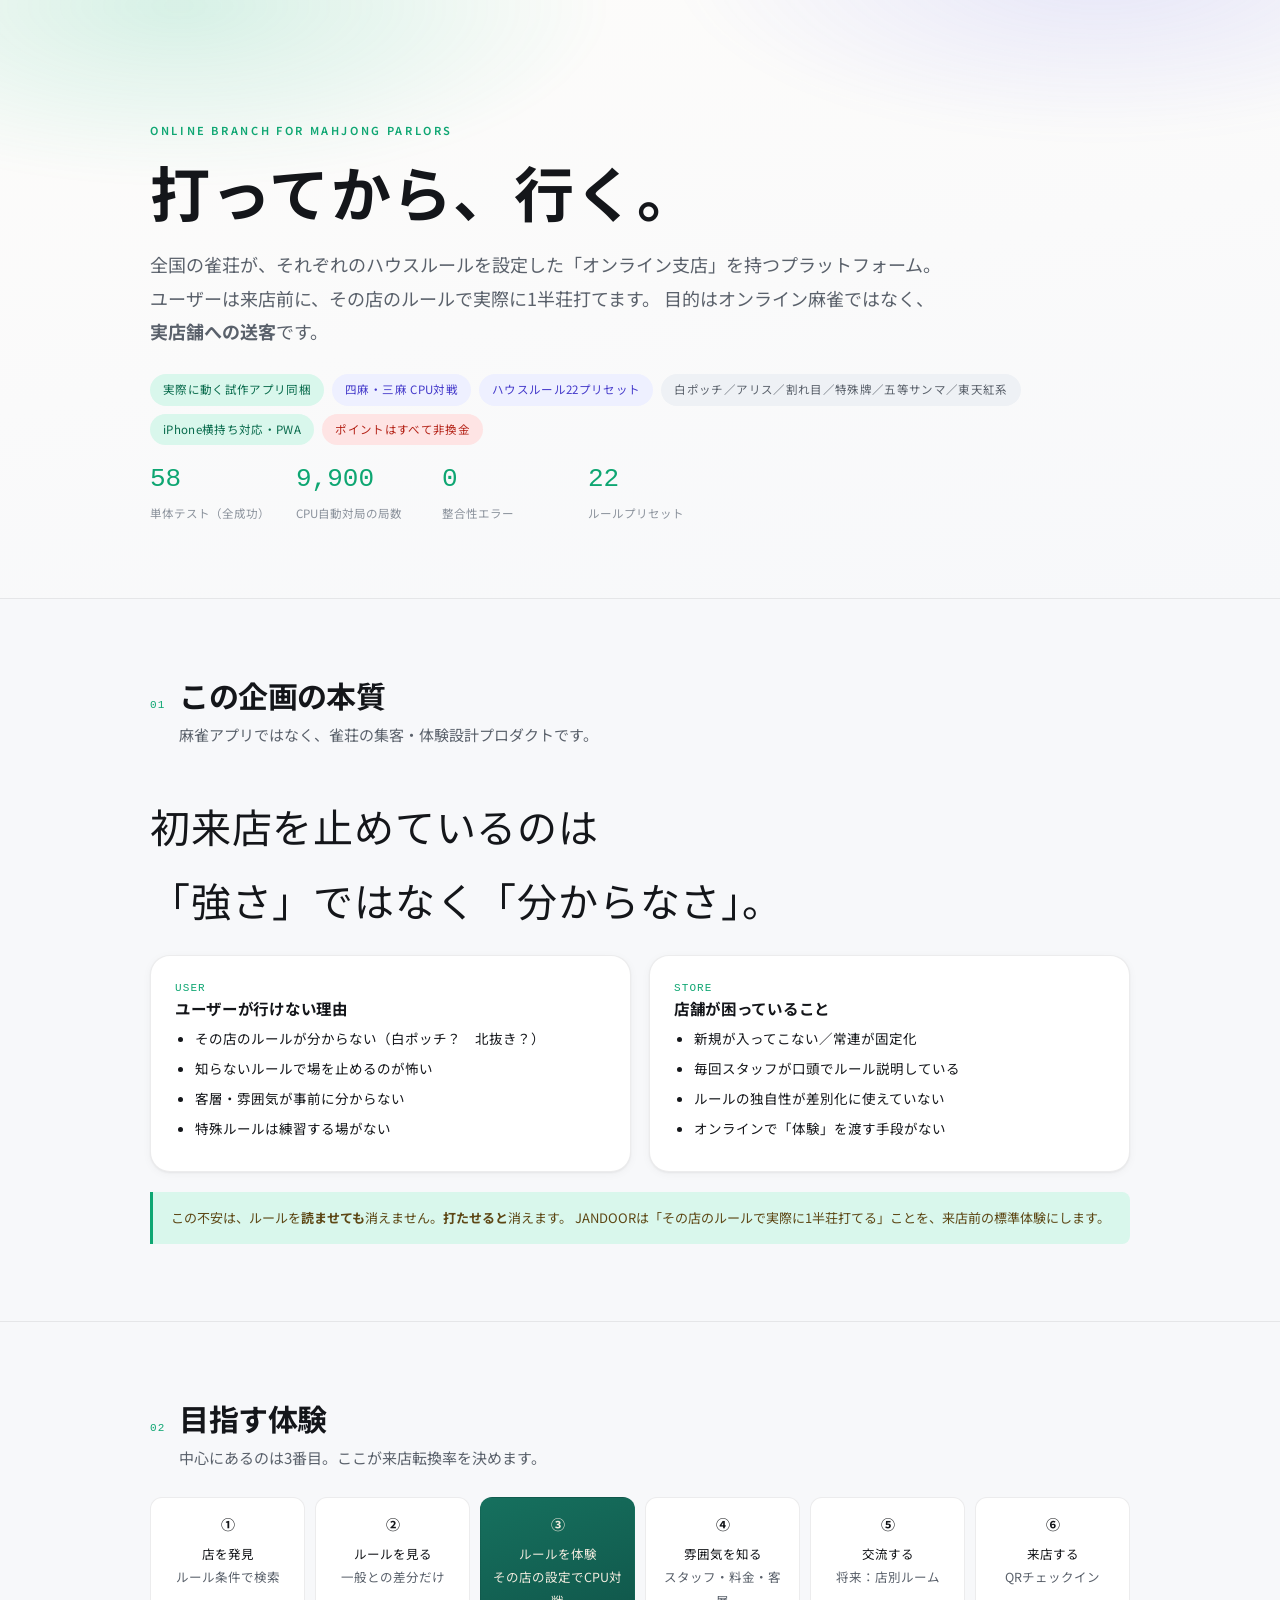
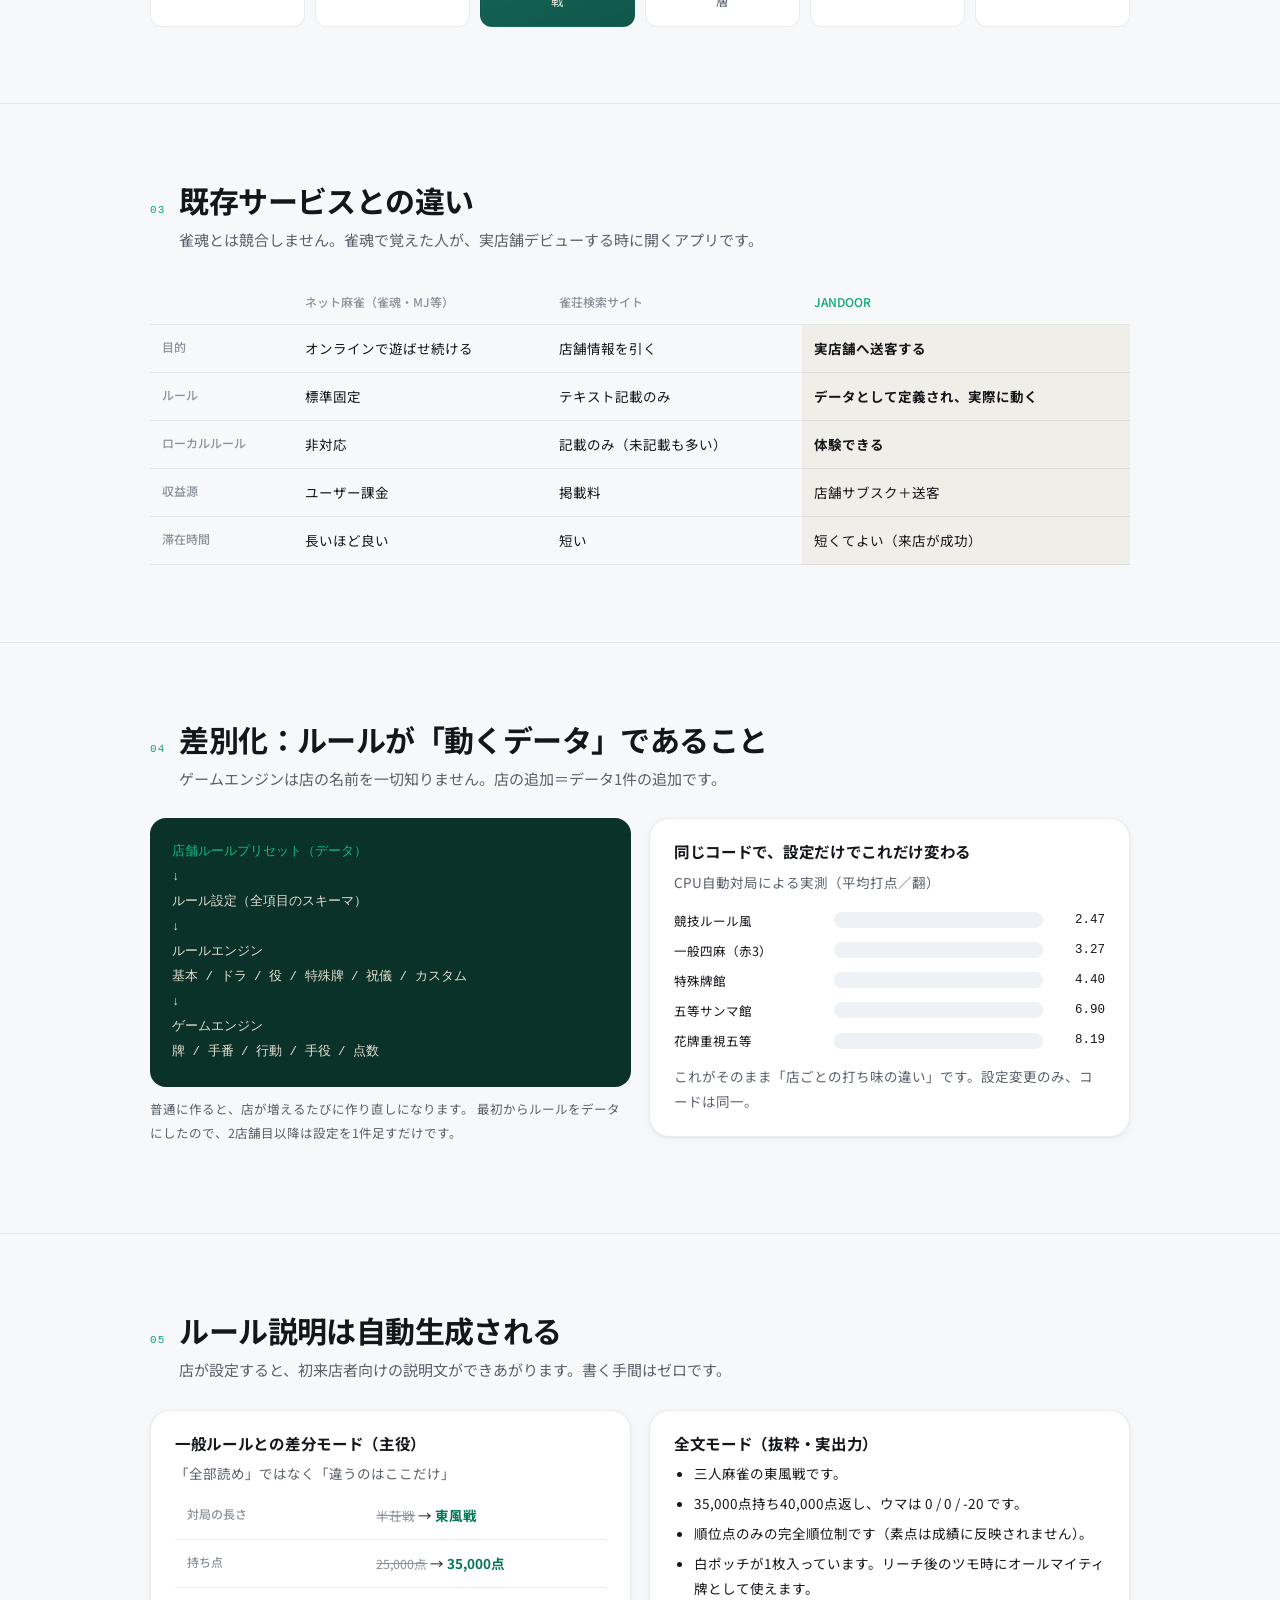
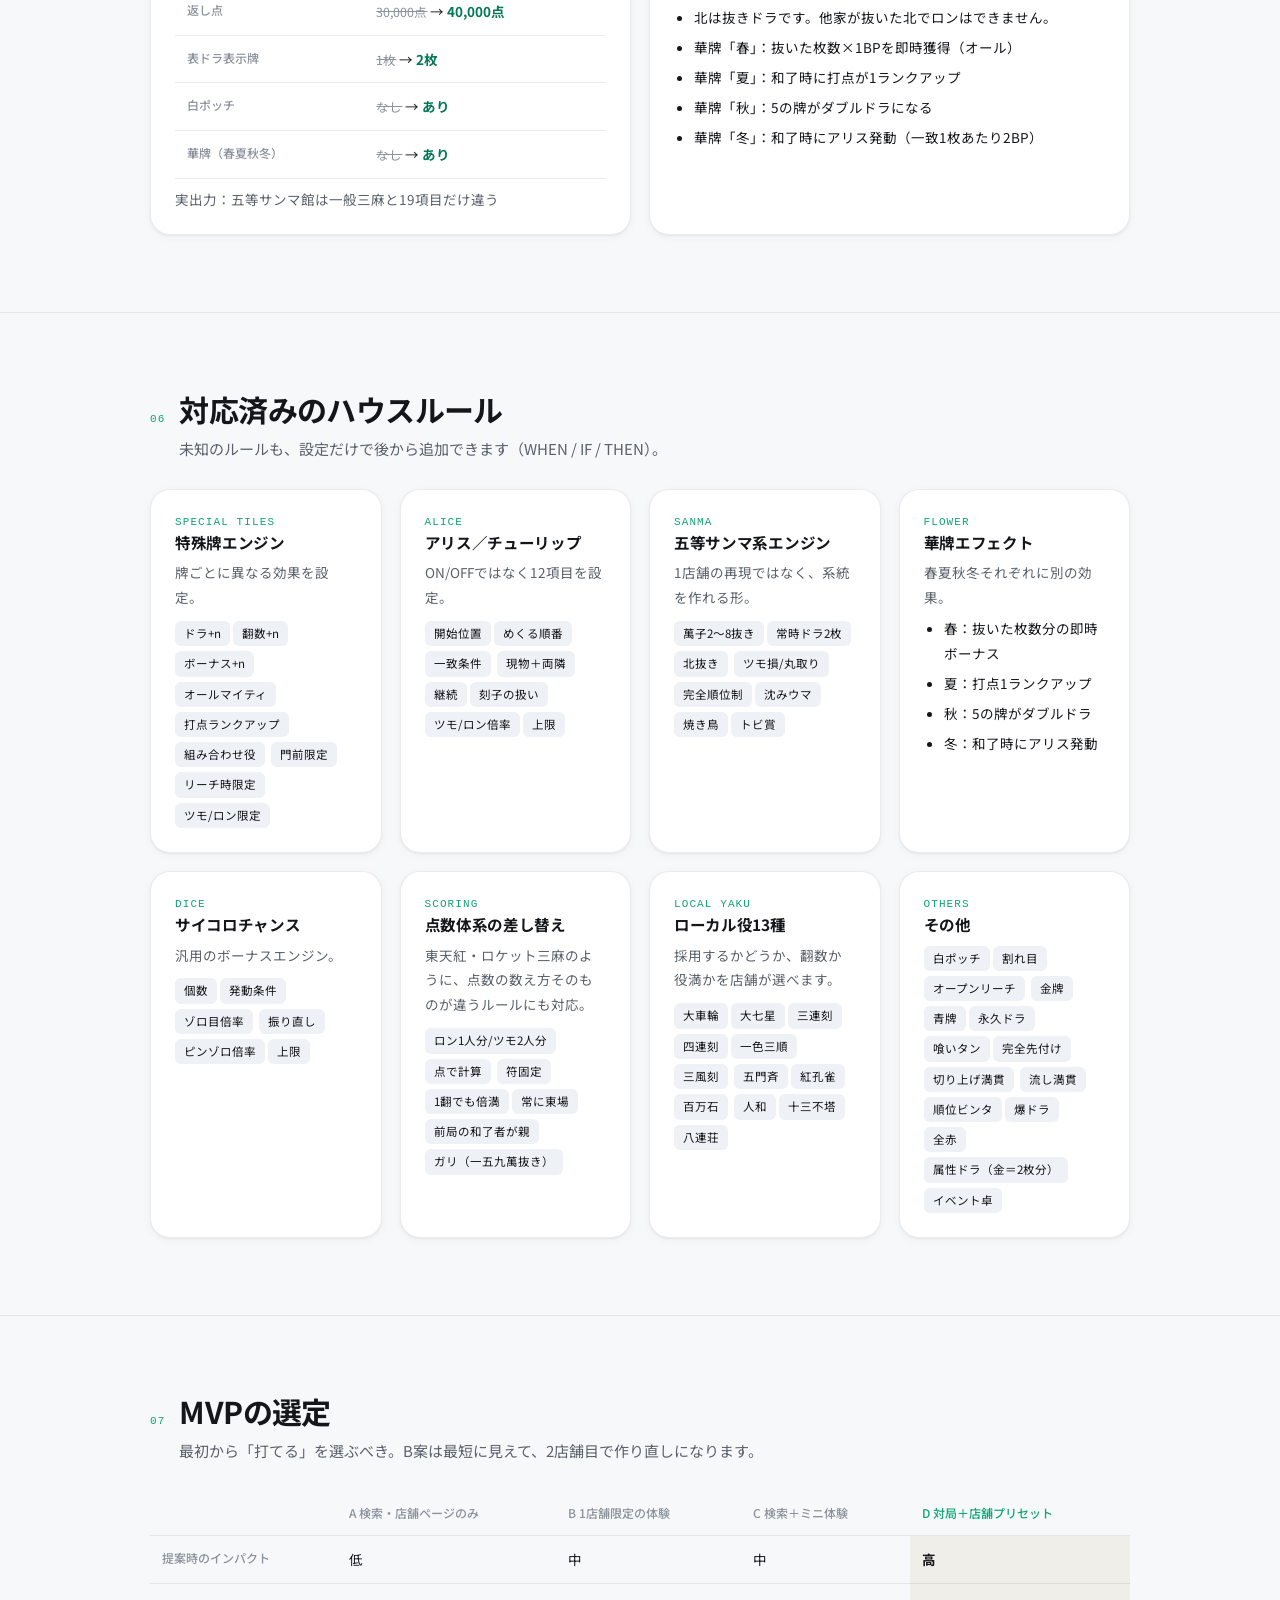
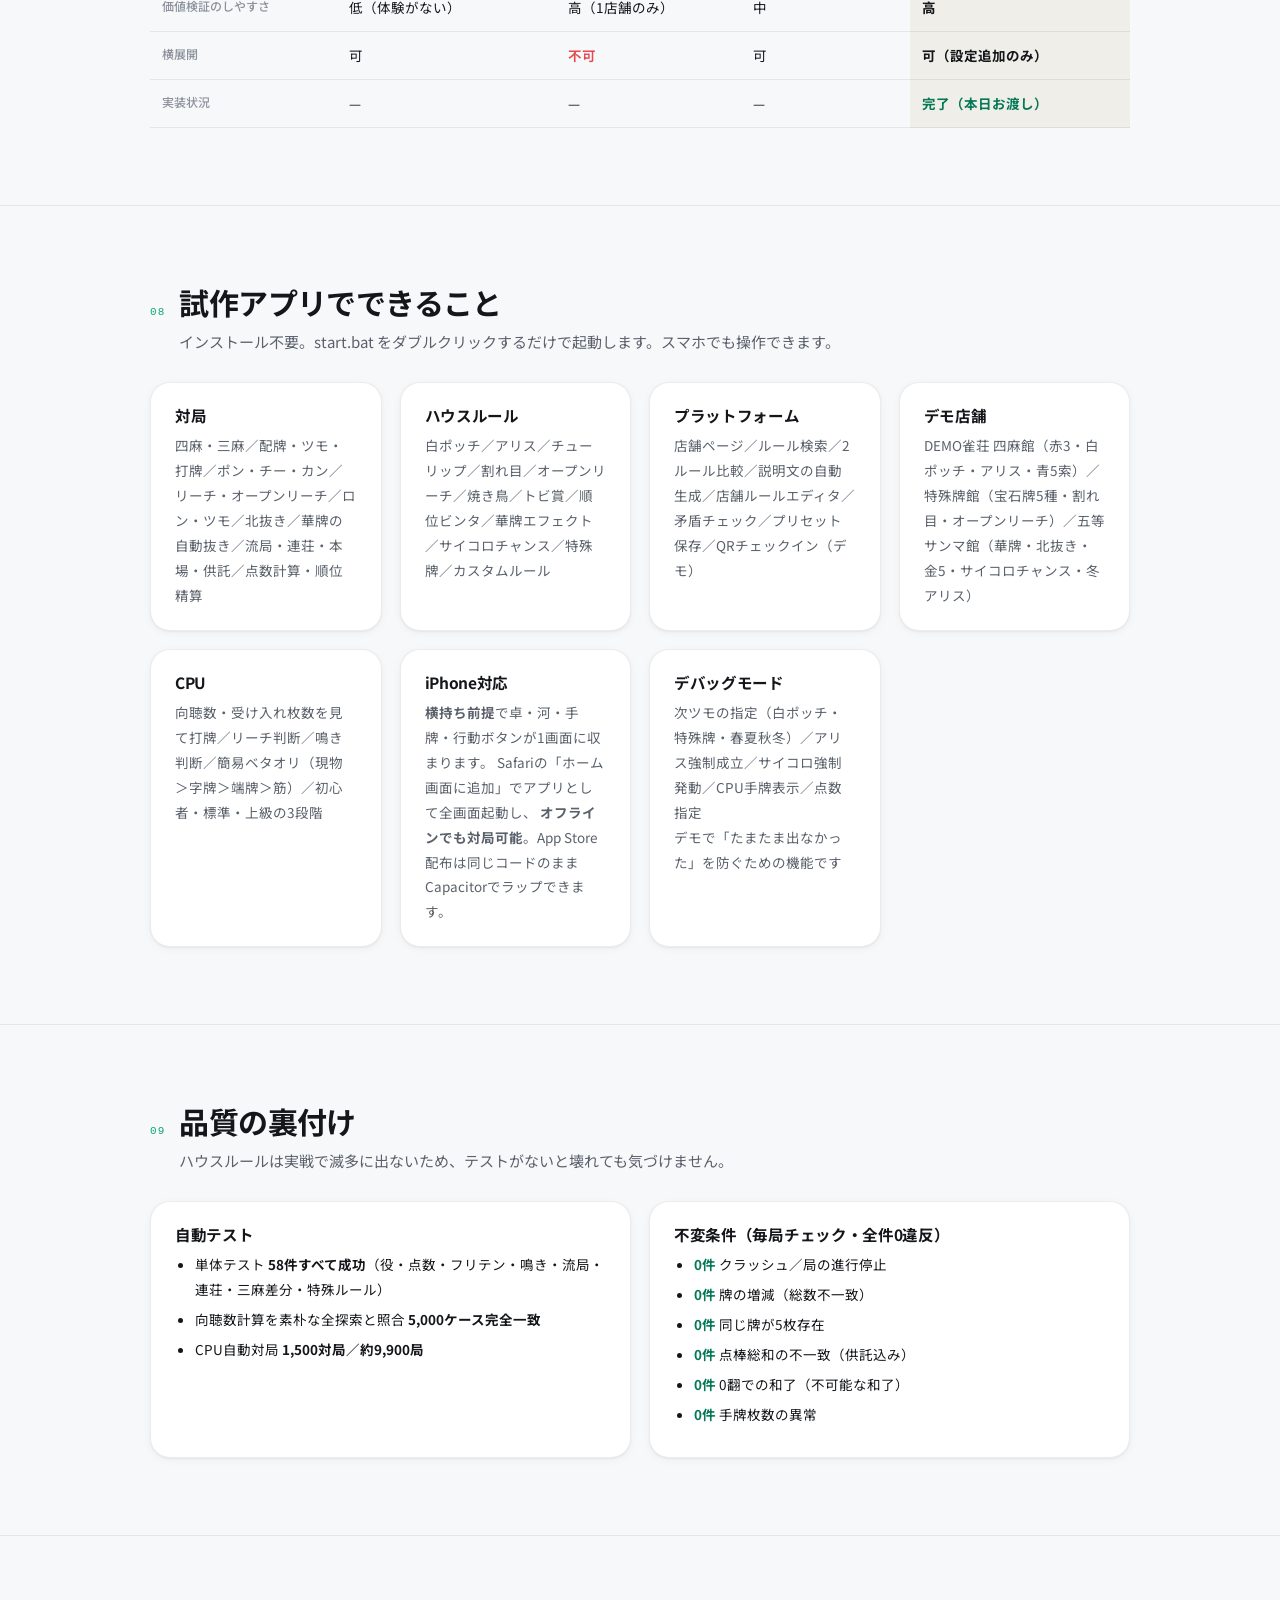
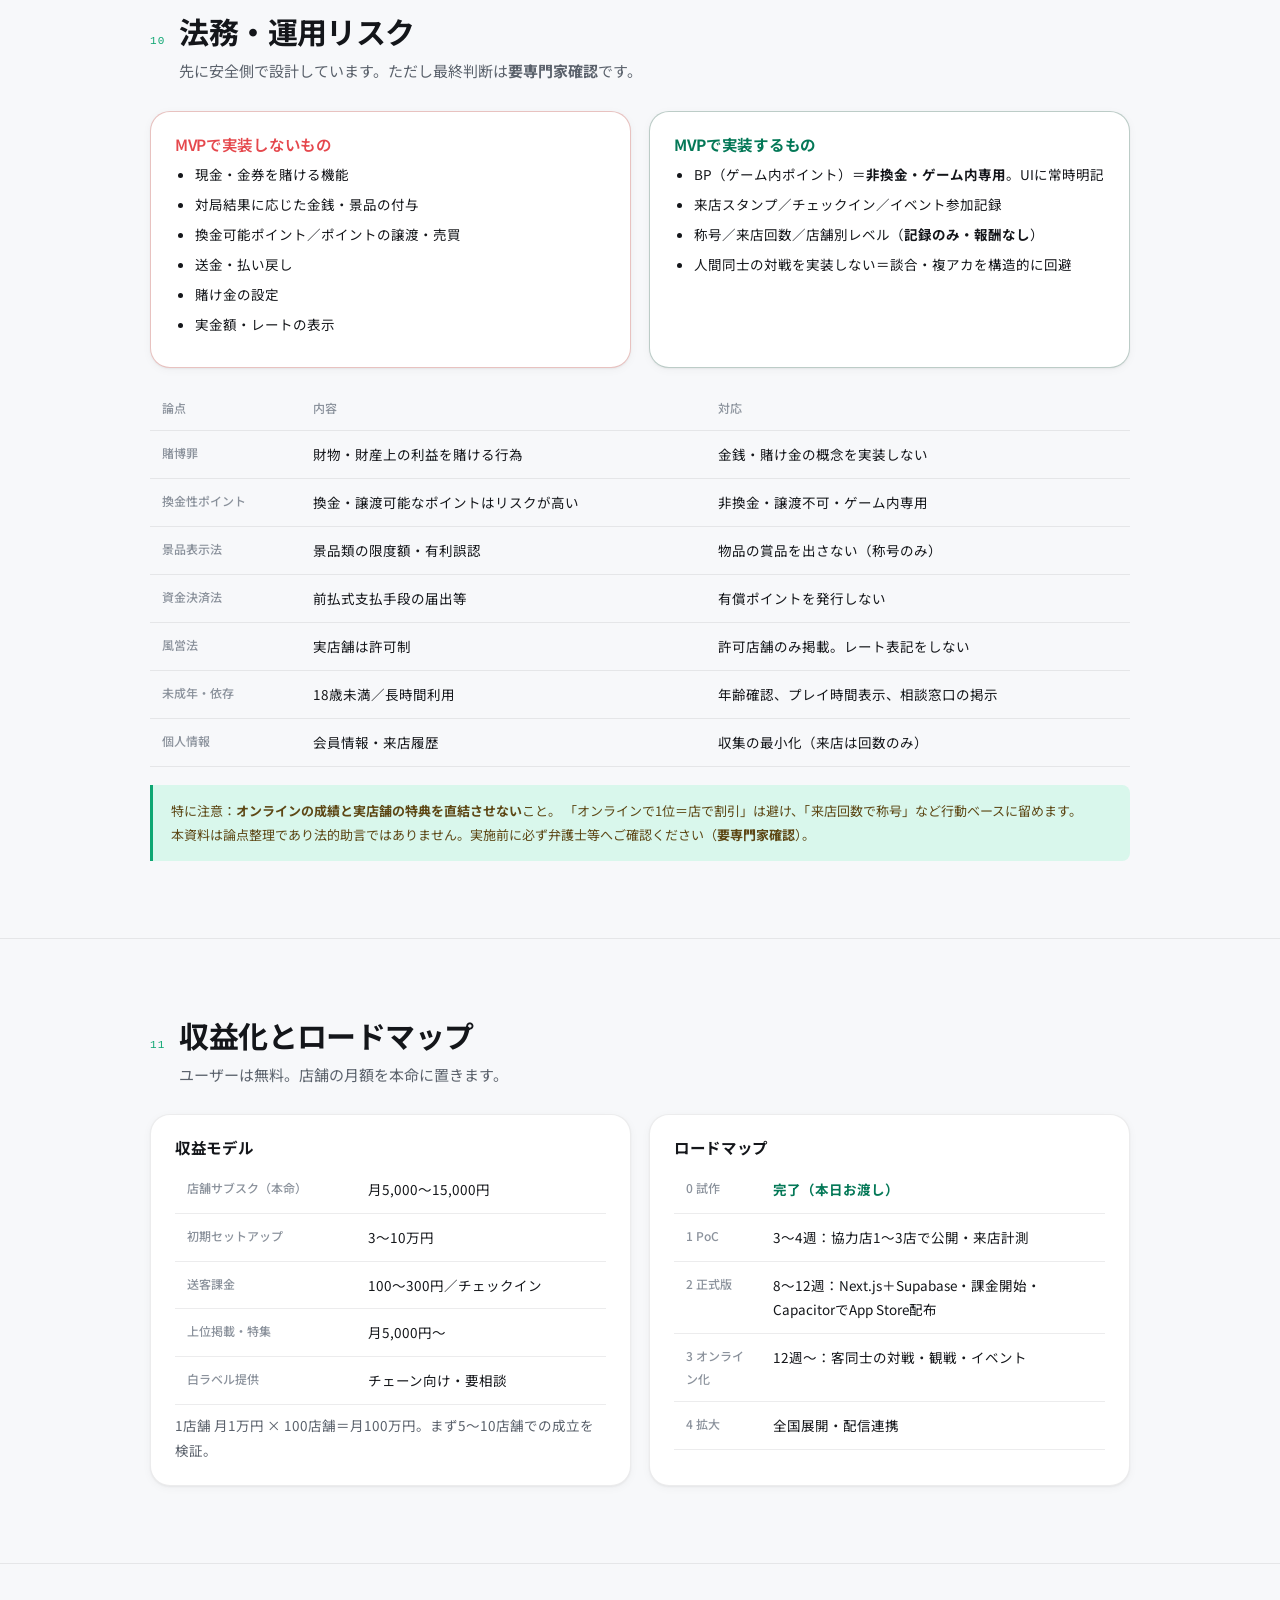
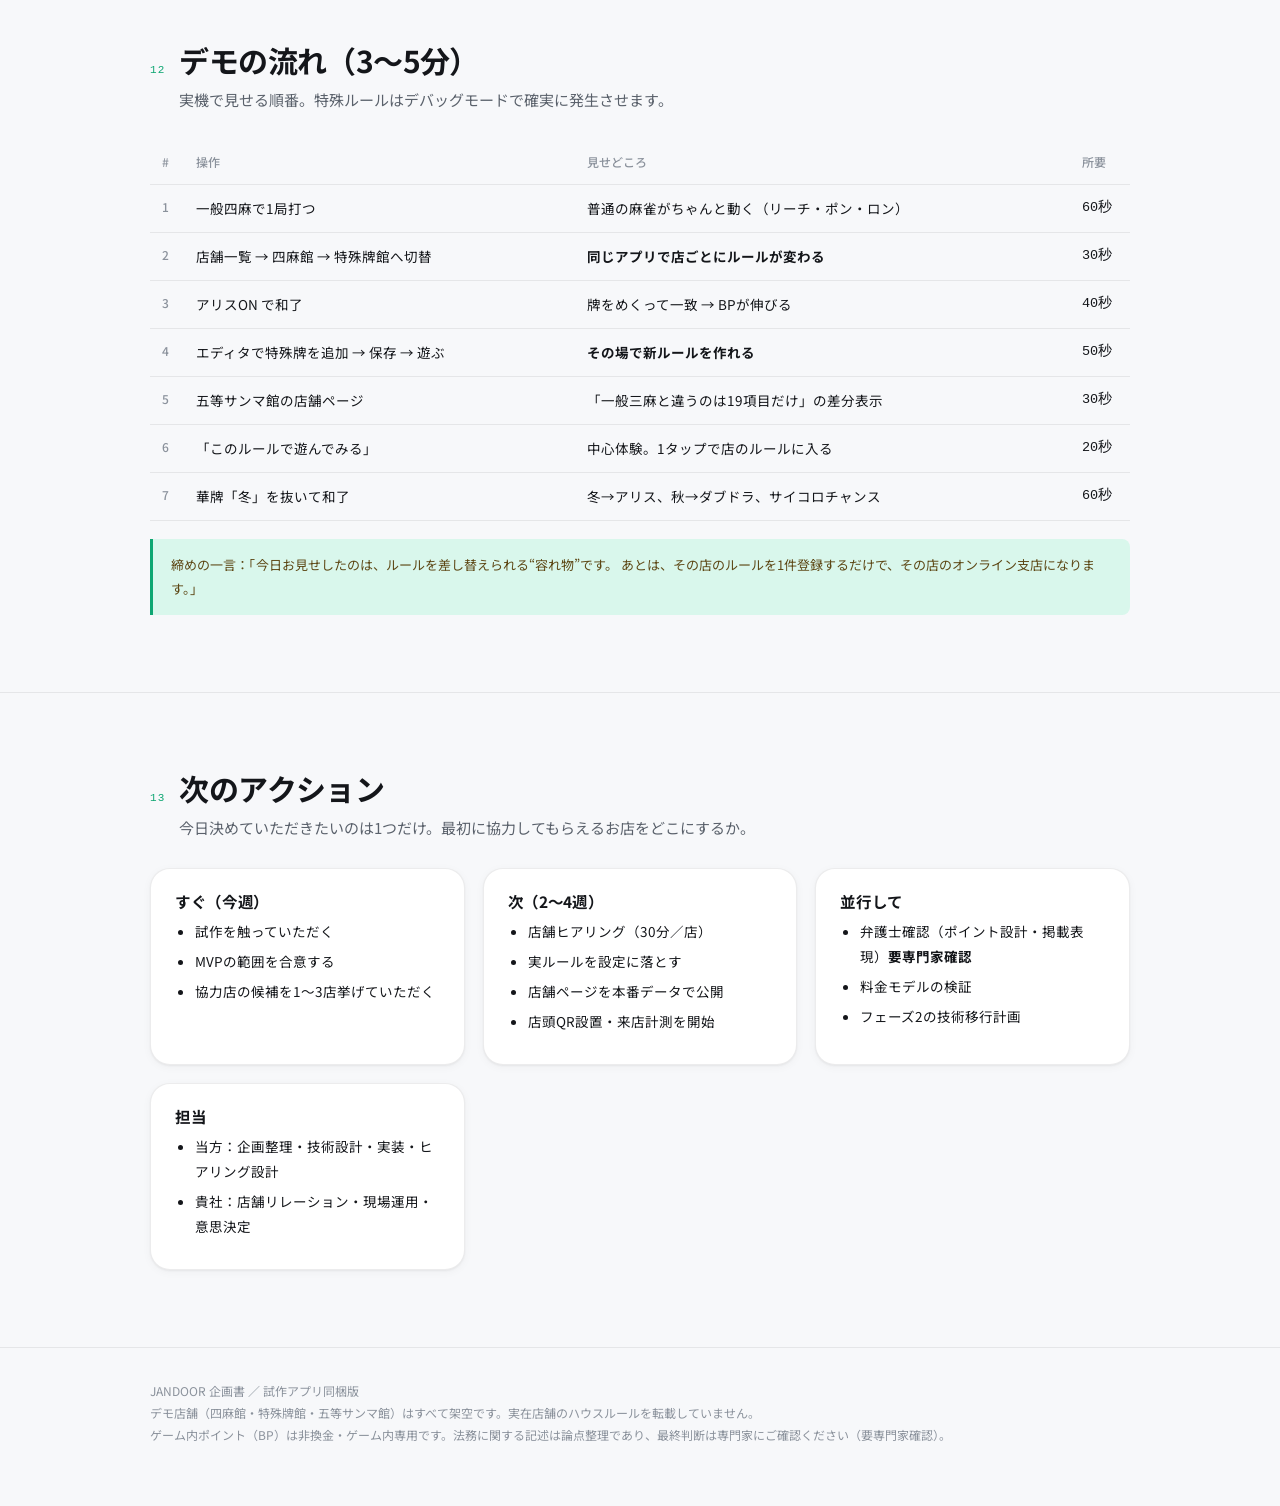
==== docs/proposal.html @ c8a8b4c8 "JANDOOR 初回コミット 雀荘のハウスルールを来店前に体験できるプラットフォームの試作。 - ルールエンジン（店名を知らない設計・22プリセット） - 四麻/三麻CPU対戦・特殊牌・ローカル役・東" ====
<!DOCTYPE html>
<html lang="ja">
<head>
<meta charset="utf-8">
<meta name="viewport" content="width=device-width, initial-scale=1">
<title>JANDOOR 企画書 ／ 打ってから、行く。</title>
<link rel="preconnect" href="https://fonts.googleapis.com">
<link rel="preconnect" href="https://fonts.gstatic.com" crossorigin>
<link href="https://fonts.googleapis.com/css2?family=Noto+Serif+JP:wght@400;600;700&family=Noto+Sans+JP:wght@400;500;700&display=swap" rel="stylesheet">
<style>
:root{
  --ink:#14161a; --ink-2:#2b3038; --ink-3:#5a616b; --ink-4:#8b929c;
  --paper:#f7f8fa; --paper-2:#ffffff; --paper-3:#eef1f5;
  --brass:#0ea672; --brass-2:#10b981; --brass-3:#d9f7ec;
  --felt:#10564a; --felt-2:#16705e; --felt-3:#0a3229;
  --red:#e5484d; --line:rgba(20,22,26,.08); --line-2:rgba(20,22,26,.16);
  --serif:'Inter','Noto Sans JP',system-ui,-apple-system,'Hiragino Sans',sans-serif;
  --sans:'Inter','Noto Sans JP',system-ui,-apple-system,'Hiragino Sans',sans-serif;
  --mono:'SFMono-Regular',Consolas,monospace;
  --ease:cubic-bezier(.22,.61,.36,1);
}
*{box-sizing:border-box}
html,body{margin:0;padding:0}
body{font-family:var(--sans);background:var(--paper);color:var(--ink);font-size:15px;line-height:1.85;-webkit-text-size-adjust:100%}
h1,h2,h3,h4{font-family:var(--sans);font-weight:700;line-height:1.3;margin:0;letter-spacing:-.02em}
a{color:var(--brass);text-decoration:none;border-bottom:1px solid rgba(165,129,60,.3)}
.wrap{width:min(980px,calc(100% - 44px));margin-inline:auto}
.sec{padding:clamp(44px,6vw,78px) 0;border-top:1px solid var(--line)}
.eyebrow{font-size:11px;letter-spacing:.24em;color:var(--brass);font-weight:600}
.sec-no{font-family:var(--mono);font-size:11px;color:var(--brass);letter-spacing:.1em}
.sec-head{display:flex;align-items:baseline;gap:14px;margin-bottom:26px}
.sec-title{font-size:clamp(21px,2.8vw,30px)}
.lead{color:var(--ink-3);margin:6px 0 0}
.muted{color:var(--ink-3)}
.tiny{font-size:12.5px}
.num{font-family:var(--mono);font-variant-numeric:tabular-nums}
/* hero */
.hero{position:relative;padding:clamp(64px,10vw,120px) 0 clamp(44px,6vw,74px);overflow:hidden;
  background:linear-gradient(170deg,#fdfcfa,var(--paper))}
.hero::before{content:'';position:absolute;inset:-20% -10% auto -10%;height:70%;pointer-events:none;
  background:radial-gradient(40% 60% at 20% 30%,rgba(16,185,129,.16),transparent 70%),
             radial-gradient(40% 60% at 80% 20%,rgba(99,102,241,.14),transparent 70%);filter:blur(10px)}
.hero>*{position:relative}
.hero h1{font-size:clamp(32px,6vw,60px);letter-spacing:.02em;margin-top:12px}
.hero .sub{font-size:clamp(15px,1.7vw,18px);color:var(--ink-3);margin-top:18px;max-width:44em}
.badge-row{display:flex;gap:8px;flex-wrap:wrap;margin-top:26px}
.chip{display:inline-flex;align-items:center;padding:5px 13px;border-radius:999px;background:var(--paper-3);
  color:var(--ink-3);font-size:11.5px;letter-spacing:.03em}
.chip-brass{background:var(--brass-3);color:#076a4b}
.chip-felt{background:#eef0ff;color:#4338ca}
.chip-red{background:#fee4e4;color:#b42318}
/* blocks */
.grid{display:grid;gap:18px}
.g2{grid-template-columns:repeat(auto-fit,minmax(280px,1fr))}
.g3{grid-template-columns:repeat(auto-fit,minmax(230px,1fr))}
.card{background:var(--paper-2);border:1px solid var(--line);border-radius:20px;padding:22px 24px;
  box-shadow:0 1px 2px rgba(23,25,28,.05),0 2px 10px rgba(23,25,28,.04)}
.card h4{font-size:15.5px;margin-bottom:8px}
.card p{margin:0;font-size:13.5px;color:var(--ink-3)}
.card .n{font-family:var(--mono);font-size:11px;color:var(--brass);letter-spacing:.1em}
table{width:100%;border-collapse:collapse;font-size:13.5px;margin-top:6px}
th,td{text-align:left;padding:11px 12px;border-bottom:1px solid var(--line);vertical-align:top}
th{color:var(--ink-4);font-weight:500;font-size:12px}
tbody tr:hover{background:rgba(165,129,60,.045)}
.hl{background:rgba(165,129,60,.09)!important}
.strike{color:var(--ink-4);text-decoration:line-through;font-size:12.5px}
.to{color:#047857;font-weight:700}
.flow{display:flex;gap:10px;flex-wrap:wrap;align-items:stretch;margin-top:8px}
.flow .step{flex:1 1 120px;background:var(--paper-2);border:1px solid var(--line);border-radius:12px;padding:14px 12px;text-align:center;font-size:12.5px}
.flow .step.key{background:linear-gradient(160deg,var(--felt-2),var(--felt));color:#f1ebde;border-color:transparent}
.flow .step b{display:block;font-family:var(--serif);font-size:14px;margin-bottom:4px}
.bar{display:flex;align-items:center;gap:10px;margin:7px 0}
.bar .lb{width:150px;font-size:12.5px;flex:0 0 auto}
.bar .track{flex:1;height:16px;background:var(--paper-3);border-radius:8px;overflow:hidden}
.bar .fill{height:100%;background:linear-gradient(90deg,var(--brass-2),var(--brass));border-radius:8px}
.bar .vl{width:52px;text-align:right;font-family:var(--mono);font-size:12.5px}
.stack-diagram{background:var(--felt-3);color:#e6ded0;border-radius:16px;padding:22px;font-family:var(--mono);font-size:12.5px;line-height:2;overflow-x:auto}
.stack-diagram .lv{display:block;white-space:nowrap}
.stack-diagram .hlx{color:var(--brass-2)}
.pill{display:inline-block;padding:2px 9px;border-radius:6px;background:var(--paper-3);font-size:11.5px;margin:2px 3px 2px 0}
.ok{color:#047857;font-weight:700}
.ng{color:var(--red);font-weight:600}
.note{border-left:3px solid var(--brass);background:var(--brass-3);color:#5d4715;padding:14px 18px;border-radius:0 8px 8px 0;font-size:13px}
.big{font-family:var(--serif);font-size:clamp(26px,4vw,40px);letter-spacing:.02em}
.kpi{display:flex;gap:26px;flex-wrap:wrap;margin-top:10px}
.kpi div{min-width:120px}
.kpi .v{font-family:var(--mono);font-size:26px;color:var(--brass)}
.kpi .k{font-size:11.5px;color:var(--ink-4)}
.foot{border-top:1px solid var(--line);padding:32px 0 60px;color:var(--ink-4);font-size:12px}
ul{padding-left:20px;margin:8px 0}
li{margin-bottom:5px;font-size:13.5px}
.two-col{display:grid;grid-template-columns:1fr 1fr;gap:18px}
@media(max-width:680px){.two-col{grid-template-columns:1fr}.bar .lb{width:104px}}
@media print{.sec{page-break-inside:avoid}body{font-size:12px}}
</style>
</head>
<body>

<header class="hero">
  <div class="wrap">
    <div class="eyebrow">ONLINE BRANCH FOR MAHJONG PARLORS</div>
    <h1>打ってから、行く。</h1>
    <p class="sub">
      全国の雀荘が、それぞれのハウスルールを設定した「オンライン支店」を持つプラットフォーム。
      ユーザーは来店前に、その店のルールで実際に1半荘打てます。
      目的はオンライン麻雀ではなく、<strong>実店舗への送客</strong>です。
    </p>
    <div class="badge-row">
      <span class="chip chip-brass">実際に動く試作アプリ同梱</span>
      <span class="chip chip-felt">四麻・三麻 CPU対戦</span>
      <span class="chip chip-felt">ハウスルール22プリセット</span>
      <span class="chip">白ポッチ／アリス／割れ目／特殊牌／五等サンマ／東天紅系</span>
      <span class="chip chip-brass">iPhone横持ち対応・PWA</span>
      <span class="chip chip-red">ポイントはすべて非換金</span>
    </div>
    <div class="kpi">
      <div><div class="v">58</div><div class="k">単体テスト（全成功）</div></div>
      <div><div class="v">9,900</div><div class="k">CPU自動対局の局数</div></div>
      <div><div class="v">0</div><div class="k">整合性エラー</div></div>
      <div><div class="v">22</div><div class="k">ルールプリセット</div></div>
    </div>
  </div>
</header>

<section class="sec">
  <div class="wrap">
    <div class="sec-head"><span class="sec-no">01</span>
      <div><h2 class="sec-title">この企画の本質</h2>
      <p class="lead">麻雀アプリではなく、雀荘の集客・体験設計プロダクトです。</p></div></div>
    <p class="big" style="margin-bottom:18px">初来店を止めているのは<br>「強さ」ではなく「分からなさ」。</p>
    <div class="grid g2">
      <div class="card">
        <div class="n">USER</div><h4>ユーザーが行けない理由</h4>
        <ul>
          <li>その店のルールが分からない（白ポッチ？　北抜き？）</li>
          <li>知らないルールで場を止めるのが怖い</li>
          <li>客層・雰囲気が事前に分からない</li>
          <li>特殊ルールは練習する場がない</li>
        </ul>
      </div>
      <div class="card">
        <div class="n">STORE</div><h4>店舗が困っていること</h4>
        <ul>
          <li>新規が入ってこない／常連が固定化</li>
          <li>毎回スタッフが口頭でルール説明している</li>
          <li>ルールの独自性が差別化に使えていない</li>
          <li>オンラインで「体験」を渡す手段がない</li>
        </ul>
      </div>
    </div>
    <div class="note" style="margin-top:20px">
      この不安は、ルールを<strong>読ませても</strong>消えません。<strong>打たせると</strong>消えます。
      JANDOORは「その店のルールで実際に1半荘打てる」ことを、来店前の標準体験にします。
    </div>
  </div>
</section>

<section class="sec">
  <div class="wrap">
    <div class="sec-head"><span class="sec-no">02</span>
      <div><h2 class="sec-title">目指す体験</h2>
      <p class="lead">中心にあるのは3番目。ここが来店転換率を決めます。</p></div></div>
    <div class="flow">
      <div class="step"><b>①</b>店を発見<br><span class="tiny muted">ルール条件で検索</span></div>
      <div class="step"><b>②</b>ルールを見る<br><span class="tiny muted">一般との差分だけ</span></div>
      <div class="step key"><b>③</b>ルールを体験<br><span class="tiny">その店の設定でCPU対戦</span></div>
      <div class="step"><b>④</b>雰囲気を知る<br><span class="tiny muted">スタッフ・料金・客層</span></div>
      <div class="step"><b>⑤</b>交流する<br><span class="tiny muted">将来：店別ルーム</span></div>
      <div class="step"><b>⑥</b>来店する<br><span class="tiny muted">QRチェックイン</span></div>
    </div>
  </div>
</section>

<section class="sec">
  <div class="wrap">
    <div class="sec-head"><span class="sec-no">03</span>
      <div><h2 class="sec-title">既存サービスとの違い</h2>
      <p class="lead">雀魂とは競合しません。雀魂で覚えた人が、実店舗デビューする時に開くアプリです。</p></div></div>
    <table>
      <thead><tr><th></th><th>ネット麻雀（雀魂・MJ等）</th><th>雀荘検索サイト</th><th style="color:var(--brass)">JANDOOR</th></tr></thead>
      <tbody>
        <tr><th>目的</th><td>オンラインで遊ばせ続ける</td><td>店舗情報を引く</td><td class="hl"><strong>実店舗へ送客する</strong></td></tr>
        <tr><th>ルール</th><td>標準固定</td><td>テキスト記載のみ</td><td class="hl"><strong>データとして定義され、実際に動く</strong></td></tr>
        <tr><th>ローカルルール</th><td>非対応</td><td>記載のみ（未記載も多い）</td><td class="hl"><strong>体験できる</strong></td></tr>
        <tr><th>収益源</th><td>ユーザー課金</td><td>掲載料</td><td class="hl">店舗サブスク＋送客</td></tr>
        <tr><th>滞在時間</th><td>長いほど良い</td><td>短い</td><td class="hl">短くてよい（来店が成功）</td></tr>
      </tbody>
    </table>
  </div>
</section>

<section class="sec">
  <div class="wrap">
    <div class="sec-head"><span class="sec-no">04</span>
      <div><h2 class="sec-title">差別化：ルールが「動くデータ」であること</h2>
      <p class="lead">ゲームエンジンは店の名前を一切知りません。店の追加＝データ1件の追加です。</p></div></div>
    <div class="two-col">
      <div>
        <div class="stack-diagram">
          <span class="lv hlx">店舗ルールプリセット（データ）</span>
          <span class="lv">      ↓</span>
          <span class="lv">ルール設定（全項目のスキーマ）</span>
          <span class="lv">      ↓</span>
          <span class="lv">ルールエンジン</span>
          <span class="lv">  基本 / ドラ / 役 / 特殊牌 / 祝儀 / カスタム</span>
          <span class="lv">      ↓</span>
          <span class="lv">ゲームエンジン</span>
          <span class="lv">  牌 / 手番 / 行動 / 手役 / 点数</span>
        </div>
        <p class="tiny muted" style="margin-top:10px">
          普通に作ると、店が増えるたびに作り直しになります。
          最初からルールをデータにしたので、2店舗目以降は設定を1件足すだけです。
        </p>
      </div>
      <div>
        <div class="card">
          <h4>同じコードで、設定だけでこれだけ変わる</h4>
          <p class="tiny">CPU自動対局による実測（平均打点／翻）</p>
          <div style="margin-top:14px">
            <div class="bar"><span class="lb">競技ルール風</span><span class="track"><span class="fill" style="width:30%"></span></span><span class="vl">2.47</span></div>
            <div class="bar"><span class="lb">一般四麻（赤3）</span><span class="track"><span class="fill" style="width:40%"></span></span><span class="vl">3.27</span></div>
            <div class="bar"><span class="lb">特殊牌館</span><span class="track"><span class="fill" style="width:54%"></span></span><span class="vl">4.40</span></div>
            <div class="bar"><span class="lb">五等サンマ館</span><span class="track"><span class="fill" style="width:84%"></span></span><span class="vl">6.90</span></div>
            <div class="bar"><span class="lb">花牌重視五等</span><span class="track"><span class="fill" style="width:100%"></span></span><span class="vl">8.19</span></div>
          </div>
          <p class="tiny muted" style="margin-top:12px">
            これがそのまま「店ごとの打ち味の違い」です。設定変更のみ、コードは同一。
          </p>
        </div>
      </div>
    </div>
  </div>
</section>

<section class="sec">
  <div class="wrap">
    <div class="sec-head"><span class="sec-no">05</span>
      <div><h2 class="sec-title">ルール説明は自動生成される</h2>
      <p class="lead">店が設定すると、初来店者向けの説明文ができあがります。書く手間はゼロです。</p></div></div>
    <div class="two-col">
      <div class="card">
        <h4>一般ルールとの差分モード（主役）</h4>
        <p class="tiny">「全部読め」ではなく「違うのはここだけ」</p>
        <table>
          <tbody>
            <tr><th>対局の長さ</th><td><span class="strike">半荘戦</span> → <span class="to">東風戦</span></td></tr>
            <tr><th>持ち点</th><td><span class="strike">25,000点</span> → <span class="to">35,000点</span></td></tr>
            <tr><th>返し点</th><td><span class="strike">30,000点</span> → <span class="to">40,000点</span></td></tr>
            <tr><th>表ドラ表示牌</th><td><span class="strike">1枚</span> → <span class="to">2枚</span></td></tr>
            <tr><th>白ポッチ</th><td><span class="strike">なし</span> → <span class="to">あり</span></td></tr>
            <tr><th>華牌（春夏秋冬）</th><td><span class="strike">なし</span> → <span class="to">あり</span></td></tr>
          </tbody>
        </table>
        <p class="tiny muted" style="margin-top:8px">実出力：五等サンマ館は一般三麻と19項目だけ違う</p>
      </div>
      <div class="card">
        <h4>全文モード（抜粋・実出力）</h4>
        <ul>
          <li>三人麻雀の東風戦です。</li>
          <li>35,000点持ち40,000点返し、ウマは 0 / 0 / -20 です。</li>
          <li>順位点のみの完全順位制です（素点は成績に反映されません）。</li>
          <li>白ポッチが1枚入っています。リーチ後のツモ時にオールマイティ牌として使えます。</li>
          <li>北は抜きドラです。他家が抜いた北でロンはできません。</li>
          <li>華牌「春」：抜いた枚数×1BPを即時獲得（オール）</li>
          <li>華牌「夏」：和了時に打点が1ランクアップ</li>
          <li>華牌「秋」：5の牌がダブルドラになる</li>
          <li>華牌「冬」：和了時にアリス発動（一致1枚あたり2BP）</li>
        </ul>
      </div>
    </div>
  </div>
</section>

<section class="sec">
  <div class="wrap">
    <div class="sec-head"><span class="sec-no">06</span>
      <div><h2 class="sec-title">対応済みのハウスルール</h2>
      <p class="lead">未知のルールも、設定だけで後から追加できます（WHEN / IF / THEN）。</p></div></div>
    <div class="grid g3">
      <div class="card"><div class="n">SPECIAL TILES</div><h4>特殊牌エンジン</h4>
        <p>牌ごとに異なる効果を設定。</p>
        <div style="margin-top:8px">
          <span class="pill">ドラ+n</span><span class="pill">翻数+n</span><span class="pill">ボーナス+n</span>
          <span class="pill">オールマイティ</span><span class="pill">打点ランクアップ</span><span class="pill">組み合わせ役</span>
          <span class="pill">門前限定</span><span class="pill">リーチ時限定</span><span class="pill">ツモ/ロン限定</span>
        </div>
      </div>
      <div class="card"><div class="n">ALICE</div><h4>アリス／チューリップ</h4>
        <p>ON/OFFではなく12項目を設定。</p>
        <div style="margin-top:8px">
          <span class="pill">開始位置</span><span class="pill">めくる順番</span><span class="pill">一致条件</span>
          <span class="pill">現物＋両隣</span><span class="pill">継続</span><span class="pill">刻子の扱い</span>
          <span class="pill">ツモ/ロン倍率</span><span class="pill">上限</span>
        </div>
      </div>
      <div class="card"><div class="n">SANMA</div><h4>五等サンマ系エンジン</h4>
        <p>1店舗の再現ではなく、系統を作れる形。</p>
        <div style="margin-top:8px">
          <span class="pill">萬子2〜8抜き</span><span class="pill">常時ドラ2枚</span><span class="pill">北抜き</span>
          <span class="pill">ツモ損/丸取り</span><span class="pill">完全順位制</span><span class="pill">沈みウマ</span>
          <span class="pill">焼き鳥</span><span class="pill">トビ賞</span>
        </div>
      </div>
      <div class="card"><div class="n">FLOWER</div><h4>華牌エフェクト</h4>
        <p>春夏秋冬それぞれに別の効果。</p>
        <ul class="tiny" style="margin-top:6px">
          <li>春：抜いた枚数分の即時ボーナス</li>
          <li>夏：打点1ランクアップ</li>
          <li>秋：5の牌がダブルドラ</li>
          <li>冬：和了時にアリス発動</li>
        </ul>
      </div>
      <div class="card"><div class="n">DICE</div><h4>サイコロチャンス</h4>
        <p>汎用のボーナスエンジン。</p>
        <div style="margin-top:8px">
          <span class="pill">個数</span><span class="pill">発動条件</span><span class="pill">ゾロ目倍率</span>
          <span class="pill">振り直し</span><span class="pill">ピンゾロ倍率</span><span class="pill">上限</span>
        </div>
      </div>
      <div class="card"><div class="n">SCORING</div><h4>点数体系の差し替え</h4>
        <p>東天紅・ロケット三麻のように、点数の数え方そのものが違うルールにも対応。</p>
        <div style="margin-top:8px">
          <span class="pill">ロン1人分/ツモ2人分</span><span class="pill">点で計算</span>
          <span class="pill">符固定</span><span class="pill">1翻でも倍満</span><span class="pill">常に東場</span>
          <span class="pill">前局の和了者が親</span><span class="pill">ガリ（一五九萬抜き）</span>
        </div>
      </div>
      <div class="card"><div class="n">LOCAL YAKU</div><h4>ローカル役13種</h4>
        <p>採用するかどうか、翻数か役満かを店舗が選べます。</p>
        <div style="margin-top:8px">
          <span class="pill">大車輪</span><span class="pill">大七星</span><span class="pill">三連刻</span>
          <span class="pill">四連刻</span><span class="pill">一色三順</span><span class="pill">三風刻</span>
          <span class="pill">五門斉</span><span class="pill">紅孔雀</span><span class="pill">百万石</span>
          <span class="pill">人和</span><span class="pill">十三不塔</span><span class="pill">八連荘</span>
        </div>
      </div>
      <div class="card"><div class="n">OTHERS</div><h4>その他</h4>
        <div style="margin-top:8px">
          <span class="pill">白ポッチ</span><span class="pill">割れ目</span><span class="pill">オープンリーチ</span>
          <span class="pill">金牌</span><span class="pill">青牌</span><span class="pill">永久ドラ</span>
          <span class="pill">喰いタン</span><span class="pill">完全先付け</span><span class="pill">切り上げ満貫</span>
          <span class="pill">流し満貫</span><span class="pill">順位ビンタ</span><span class="pill">爆ドラ</span>
          <span class="pill">全赤</span><span class="pill">属性ドラ（金＝2枚分）</span><span class="pill">イベント卓</span>
        </div>
      </div>
    </div>
  </div>
</section>

<section class="sec">
  <div class="wrap">
    <div class="sec-head"><span class="sec-no">07</span>
      <div><h2 class="sec-title">MVPの選定</h2>
      <p class="lead">最初から「打てる」を選ぶべき。B案は最短に見えて、2店舗目で作り直しになります。</p></div></div>
    <table>
      <thead><tr><th></th><th>A 検索・店舗ページのみ</th><th>B 1店舗限定の体験</th><th>C 検索＋ミニ体験</th><th style="color:var(--brass)">D 対局＋店舗プリセット</th></tr></thead>
      <tbody>
        <tr><th>提案時のインパクト</th><td>低</td><td>中</td><td>中</td><td class="hl"><strong>高</strong></td></tr>
        <tr><th>価値検証のしやすさ</th><td>低（体験がない）</td><td>高（1店舗のみ）</td><td>中</td><td class="hl"><strong>高</strong></td></tr>
        <tr><th>横展開</th><td>可</td><td class="ng">不可</td><td>可</td><td class="hl"><strong>可（設定追加のみ）</strong></td></tr>
        <tr><th>実装状況</th><td>—</td><td>—</td><td>—</td><td class="hl ok">完了（本日お渡し）</td></tr>
      </tbody>
    </table>
  </div>
</section>

<section class="sec">
  <div class="wrap">
    <div class="sec-head"><span class="sec-no">08</span>
      <div><h2 class="sec-title">試作アプリでできること</h2>
      <p class="lead">インストール不要。start.bat をダブルクリックするだけで起動します。スマホでも操作できます。</p></div></div>
    <div class="grid g3">
      <div class="card"><h4>対局</h4><p class="tiny">四麻・三麻／配牌・ツモ・打牌／ポン・チー・カン／リーチ・オープンリーチ／ロン・ツモ／北抜き／華牌の自動抜き／流局・連荘・本場・供託／点数計算・順位精算</p></div>
      <div class="card"><h4>ハウスルール</h4><p class="tiny">白ポッチ／アリス／チューリップ／割れ目／オープンリーチ／焼き鳥／トビ賞／順位ビンタ／華牌エフェクト／サイコロチャンス／特殊牌／カスタムルール</p></div>
      <div class="card"><h4>プラットフォーム</h4><p class="tiny">店舗ページ／ルール検索／2ルール比較／説明文の自動生成／店舗ルールエディタ／矛盾チェック／プリセット保存／QRチェックイン（デモ）</p></div>
      <div class="card"><h4>デモ店舗</h4><p class="tiny">DEMO雀荘 四麻館（赤3・白ポッチ・アリス・青5索）／特殊牌館（宝石牌5種・割れ目・オープンリーチ）／五等サンマ館（華牌・北抜き・金5・サイコロチャンス・冬アリス）</p></div>
      <div class="card"><h4>CPU</h4><p class="tiny">向聴数・受け入れ枚数を見て打牌／リーチ判断／鳴き判断／簡易ベタオリ（現物＞字牌＞端牌＞筋）／初心者・標準・上級の3段階</p></div>
      <div class="card"><h4>iPhone対応</h4><p class="tiny">
        <strong>横持ち前提</strong>で卓・河・手牌・行動ボタンが1画面に収まります。
        Safariの「ホーム画面に追加」でアプリとして全画面起動し、
        <strong>オフラインでも対局可能</strong>。App Store配布は同じコードのままCapacitorでラップできます。</p></div>
      <div class="card"><h4>デバッグモード</h4><p class="tiny">次ツモの指定（白ポッチ・特殊牌・春夏秋冬）／アリス強制成立／サイコロ強制発動／CPU手牌表示／点数指定<br><span class="muted">デモで「たまたま出なかった」を防ぐための機能です</span></p></div>
    </div>
  </div>
</section>

<section class="sec">
  <div class="wrap">
    <div class="sec-head"><span class="sec-no">09</span>
      <div><h2 class="sec-title">品質の裏付け</h2>
      <p class="lead">ハウスルールは実戦で滅多に出ないため、テストがないと壊れても気づけません。</p></div></div>
    <div class="two-col">
      <div class="card">
        <h4>自動テスト</h4>
        <ul>
          <li>単体テスト <strong>58件すべて成功</strong>（役・点数・フリテン・鳴き・流局・連荘・三麻差分・特殊ルール）</li>
          <li>向聴数計算を素朴な全探索と照合 <strong>5,000ケース完全一致</strong></li>
          <li>CPU自動対局 <strong>1,500対局／約9,900局</strong></li>
        </ul>
      </div>
      <div class="card">
        <h4>不変条件（毎局チェック・全件0違反）</h4>
        <ul class="tiny">
          <li><span class="ok">0件</span> クラッシュ／局の進行停止</li>
          <li><span class="ok">0件</span> 牌の増減（総数不一致）</li>
          <li><span class="ok">0件</span> 同じ牌が5枚存在</li>
          <li><span class="ok">0件</span> 点棒総和の不一致（供託込み）</li>
          <li><span class="ok">0件</span> 0翻での和了（不可能な和了）</li>
          <li><span class="ok">0件</span> 手牌枚数の異常</li>
        </ul>
      </div>
    </div>
  </div>
</section>

<section class="sec">
  <div class="wrap">
    <div class="sec-head"><span class="sec-no">10</span>
      <div><h2 class="sec-title">法務・運用リスク</h2>
      <p class="lead">先に安全側で設計しています。ただし最終判断は<strong>要専門家確認</strong>です。</p></div></div>
    <div class="two-col">
      <div class="card" style="border-color:rgba(180,54,47,.3)">
        <h4 class="ng">MVPで実装しないもの</h4>
        <ul class="tiny">
          <li>現金・金券を賭ける機能</li>
          <li>対局結果に応じた金銭・景品の付与</li>
          <li>換金可能ポイント／ポイントの譲渡・売買</li>
          <li>送金・払い戻し</li>
          <li>賭け金の設定</li>
          <li>実金額・レートの表示</li>
        </ul>
      </div>
      <div class="card" style="border-color:rgba(36,86,69,.3)">
        <h4 class="ok">MVPで実装するもの</h4>
        <ul class="tiny">
          <li>BP（ゲーム内ポイント）＝<strong>非換金・ゲーム内専用</strong>。UIに常時明記</li>
          <li>来店スタンプ／チェックイン／イベント参加記録</li>
          <li>称号／来店回数／店舗別レベル（<strong>記録のみ・報酬なし</strong>）</li>
          <li>人間同士の対戦を実装しない＝談合・複アカを構造的に回避</li>
        </ul>
      </div>
    </div>
    <table style="margin-top:18px">
      <thead><tr><th>論点</th><th>内容</th><th>対応</th></tr></thead>
      <tbody>
        <tr><th>賭博罪</th><td>財物・財産上の利益を賭ける行為</td><td>金銭・賭け金の概念を実装しない</td></tr>
        <tr><th>換金性ポイント</th><td>換金・譲渡可能なポイントはリスクが高い</td><td>非換金・譲渡不可・ゲーム内専用</td></tr>
        <tr><th>景品表示法</th><td>景品類の限度額・有利誤認</td><td>物品の賞品を出さない（称号のみ）</td></tr>
        <tr><th>資金決済法</th><td>前払式支払手段の届出等</td><td>有償ポイントを発行しない</td></tr>
        <tr><th>風営法</th><td>実店舗は許可制</td><td>許可店舗のみ掲載。レート表記をしない</td></tr>
        <tr><th>未成年・依存</th><td>18歳未満／長時間利用</td><td>年齢確認、プレイ時間表示、相談窓口の掲示</td></tr>
        <tr><th>個人情報</th><td>会員情報・来店履歴</td><td>収集の最小化（来店は回数のみ）</td></tr>
      </tbody>
    </table>
    <div class="note" style="margin-top:18px">
      特に注意：<strong>オンラインの成績と実店舗の特典を直結させない</strong>こと。
      「オンラインで1位＝店で割引」は避け、「来店回数で称号」など行動ベースに留めます。
      <br>本資料は論点整理であり法的助言ではありません。実施前に必ず弁護士等へご確認ください（<strong>要専門家確認</strong>）。
    </div>
  </div>
</section>

<section class="sec">
  <div class="wrap">
    <div class="sec-head"><span class="sec-no">11</span>
      <div><h2 class="sec-title">収益化とロードマップ</h2>
      <p class="lead">ユーザーは無料。店舗の月額を本命に置きます。</p></div></div>
    <div class="two-col">
      <div class="card">
        <h4>収益モデル</h4>
        <table>
          <tbody>
            <tr><th>店舗サブスク（本命）</th><td>月5,000〜15,000円</td></tr>
            <tr><th>初期セットアップ</th><td>3〜10万円</td></tr>
            <tr><th>送客課金</th><td>100〜300円／チェックイン</td></tr>
            <tr><th>上位掲載・特集</th><td>月5,000円〜</td></tr>
            <tr><th>白ラベル提供</th><td>チェーン向け・要相談</td></tr>
          </tbody>
        </table>
        <p class="tiny muted" style="margin-top:8px">1店舗 月1万円 × 100店舗＝月100万円。まず5〜10店舗での成立を検証。</p>
      </div>
      <div class="card">
        <h4>ロードマップ</h4>
        <table>
          <tbody>
            <tr><th>0 試作</th><td class="ok">完了（本日お渡し）</td></tr>
            <tr><th>1 PoC</th><td>3〜4週：協力店1〜3店で公開・来店計測</td></tr>
            <tr><th>2 正式版</th><td>8〜12週：Next.js＋Supabase・課金開始・CapacitorでApp Store配布</td></tr>
            <tr><th>3 オンライン化</th><td>12週〜：客同士の対戦・観戦・イベント</td></tr>
            <tr><th>4 拡大</th><td>全国展開・配信連携</td></tr>
          </tbody>
        </table>
      </div>
    </div>
  </div>
</section>

<section class="sec">
  <div class="wrap">
    <div class="sec-head"><span class="sec-no">12</span>
      <div><h2 class="sec-title">デモの流れ（3〜5分）</h2>
      <p class="lead">実機で見せる順番。特殊ルールはデバッグモードで確実に発生させます。</p></div></div>
    <table>
      <thead><tr><th style="width:34px">#</th><th>操作</th><th>見せどころ</th><th style="width:60px">所要</th></tr></thead>
      <tbody>
        <tr><th>1</th><td>一般四麻で1局打つ</td><td>普通の麻雀がちゃんと動く（リーチ・ポン・ロン）</td><td class="num">60秒</td></tr>
        <tr><th>2</th><td>店舗一覧 → 四麻館 → 特殊牌館へ切替</td><td><strong>同じアプリで店ごとにルールが変わる</strong></td><td class="num">30秒</td></tr>
        <tr><th>3</th><td>アリスON で和了</td><td>牌をめくって一致 → BPが伸びる</td><td class="num">40秒</td></tr>
        <tr><th>4</th><td>エディタで特殊牌を追加 → 保存 → 遊ぶ</td><td><strong>その場で新ルールを作れる</strong></td><td class="num">50秒</td></tr>
        <tr><th>5</th><td>五等サンマ館の店舗ページ</td><td>「一般三麻と違うのは19項目だけ」の差分表示</td><td class="num">30秒</td></tr>
        <tr><th>6</th><td>「このルールで遊んでみる」</td><td>中心体験。1タップで店のルールに入る</td><td class="num">20秒</td></tr>
        <tr><th>7</th><td>華牌「冬」を抜いて和了</td><td>冬→アリス、秋→ダブドラ、サイコロチャンス</td><td class="num">60秒</td></tr>
      </tbody>
    </table>
    <div class="note" style="margin-top:18px">
      締めの一言：「今日お見せしたのは、ルールを差し替えられる“容れ物”です。
      あとは、その店のルールを1件登録するだけで、その店のオンライン支店になります。」
    </div>
  </div>
</section>

<section class="sec">
  <div class="wrap">
    <div class="sec-head"><span class="sec-no">13</span>
      <div><h2 class="sec-title">次のアクション</h2>
      <p class="lead">今日決めていただきたいのは1つだけ。最初に協力してもらえるお店をどこにするか。</p></div></div>
    <div class="grid g2">
      <div class="card"><h4>すぐ（今週）</h4><ul>
        <li>試作を触っていただく</li>
        <li>MVPの範囲を合意する</li>
        <li>協力店の候補を1〜3店挙げていただく</li>
      </ul></div>
      <div class="card"><h4>次（2〜4週）</h4><ul>
        <li>店舗ヒアリング（30分／店）</li>
        <li>実ルールを設定に落とす</li>
        <li>店舗ページを本番データで公開</li>
        <li>店頭QR設置・来店計測を開始</li>
      </ul></div>
      <div class="card"><h4>並行して</h4><ul>
        <li>弁護士確認（ポイント設計・掲載表現）<strong>要専門家確認</strong></li>
        <li>料金モデルの検証</li>
        <li>フェーズ2の技術移行計画</li>
      </ul></div>
      <div class="card"><h4>担当</h4><ul>
        <li>当方：企画整理・技術設計・実装・ヒアリング設計</li>
        <li>貴社：店舗リレーション・現場運用・意思決定</li>
      </ul></div>
    </div>
  </div>
</section>

<footer class="foot">
  <div class="wrap">
    <div>JANDOOR 企画書 ／ 試作アプリ同梱版</div>
    <div>デモ店舗（四麻館・特殊牌館・五等サンマ館）はすべて架空です。実在店舗のハウスルールを転載していません。</div>
    <div>ゲーム内ポイント（BP）は非換金・ゲーム内専用です。法務に関する記述は論点整理であり、最終判断は専門家にご確認ください（要専門家確認）。</div>
  </div>
</footer>

</body>
</html>
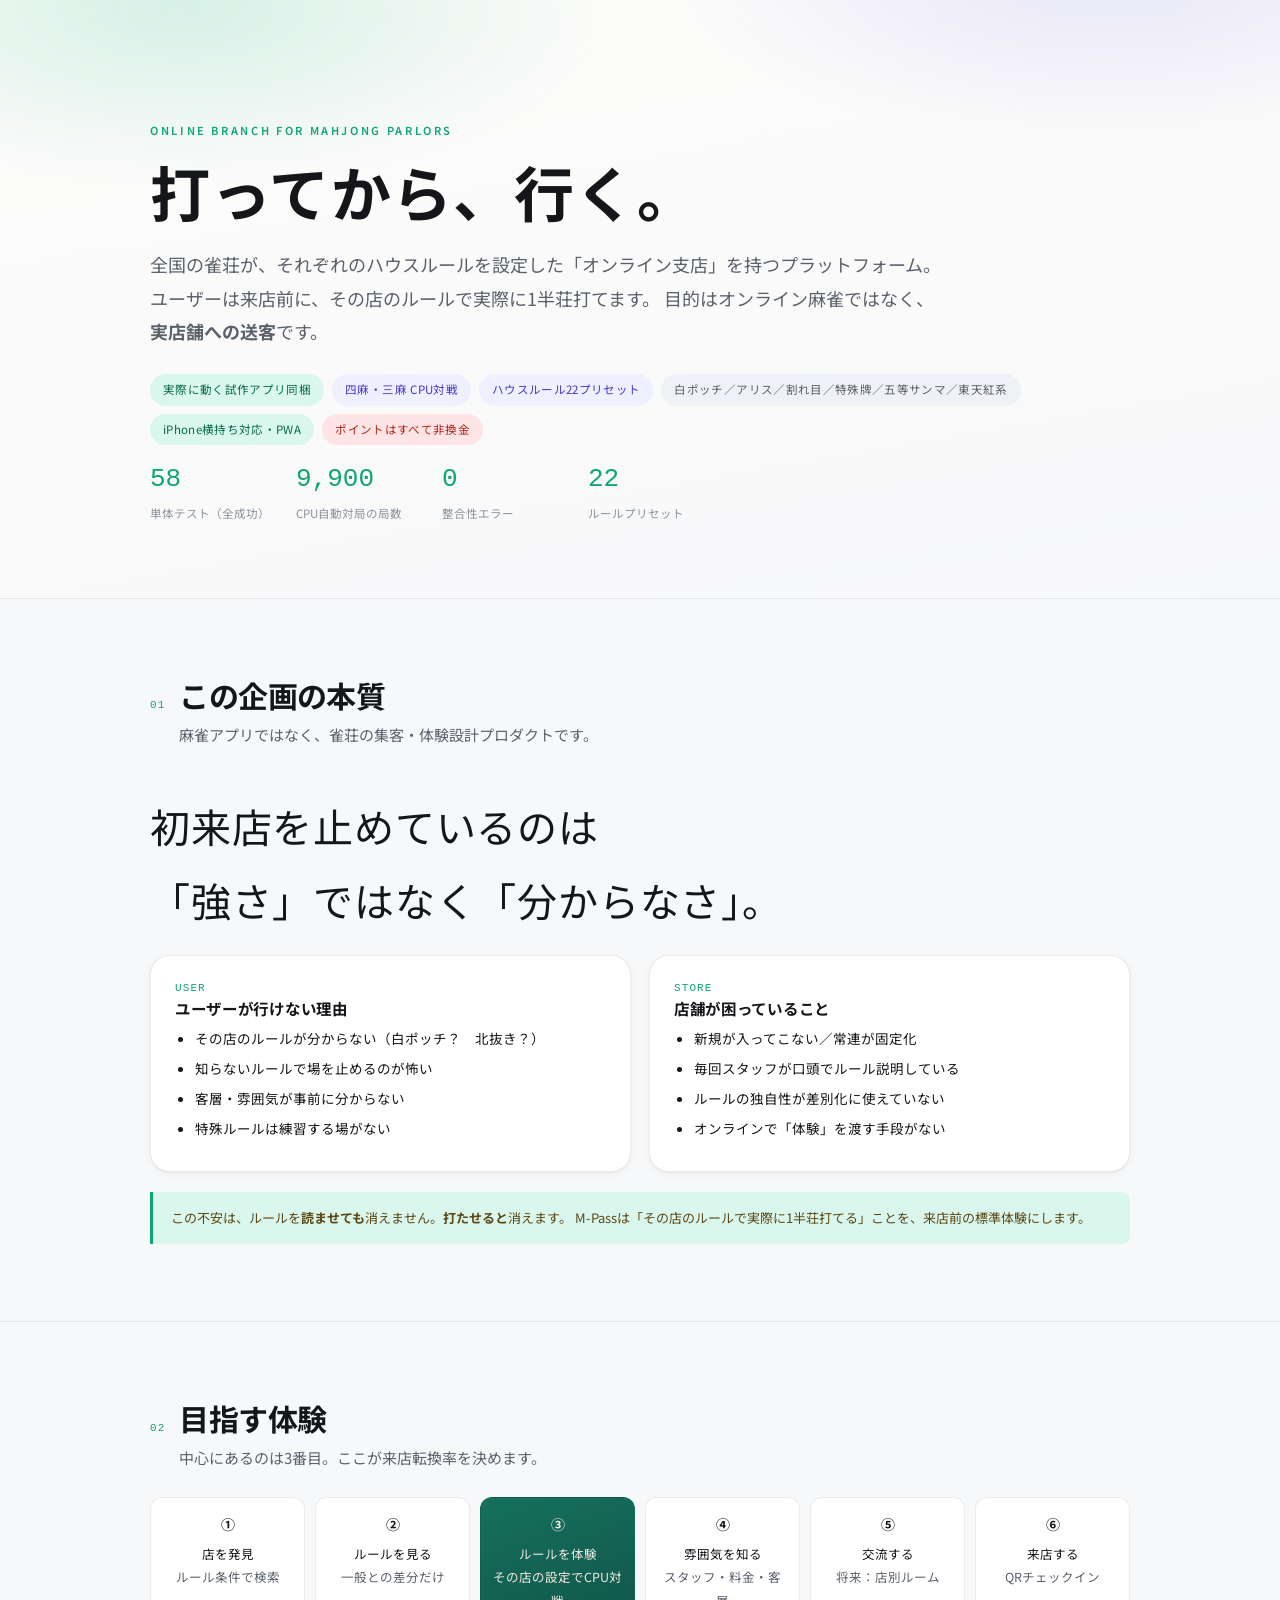
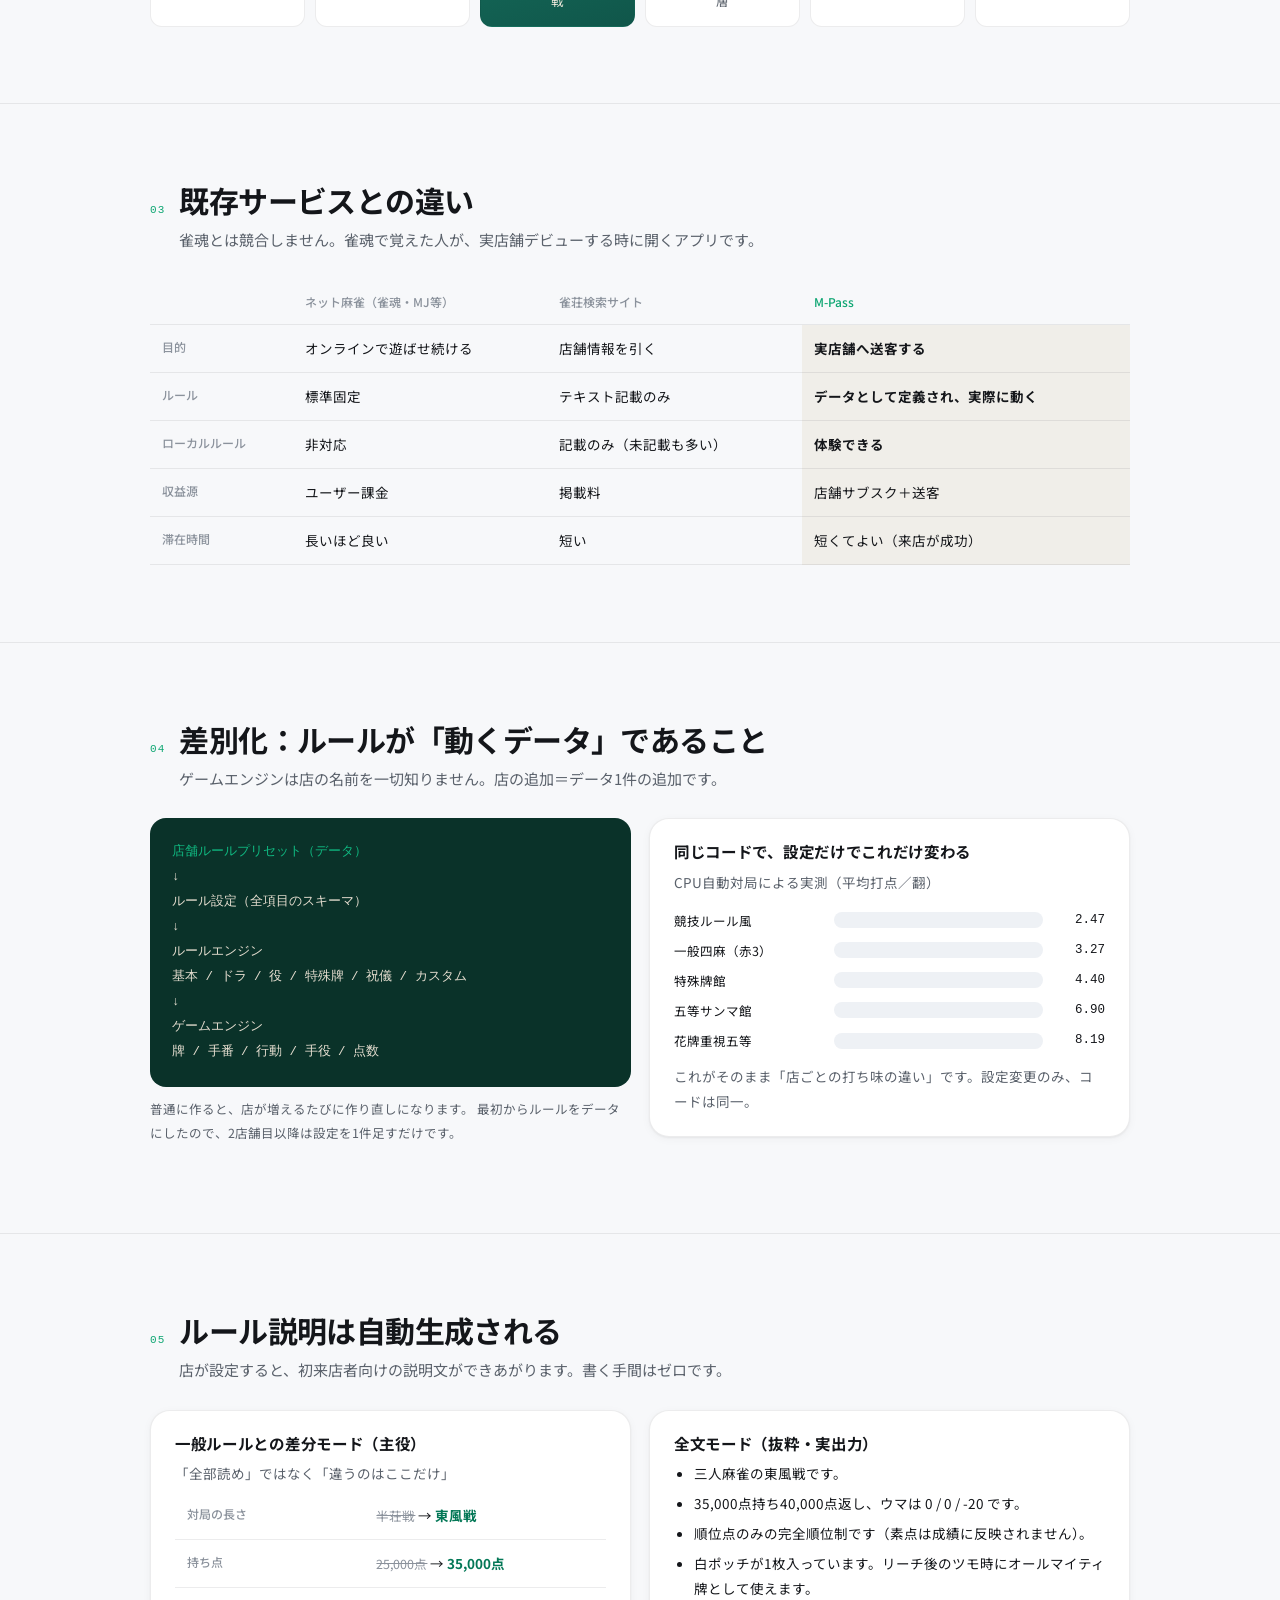
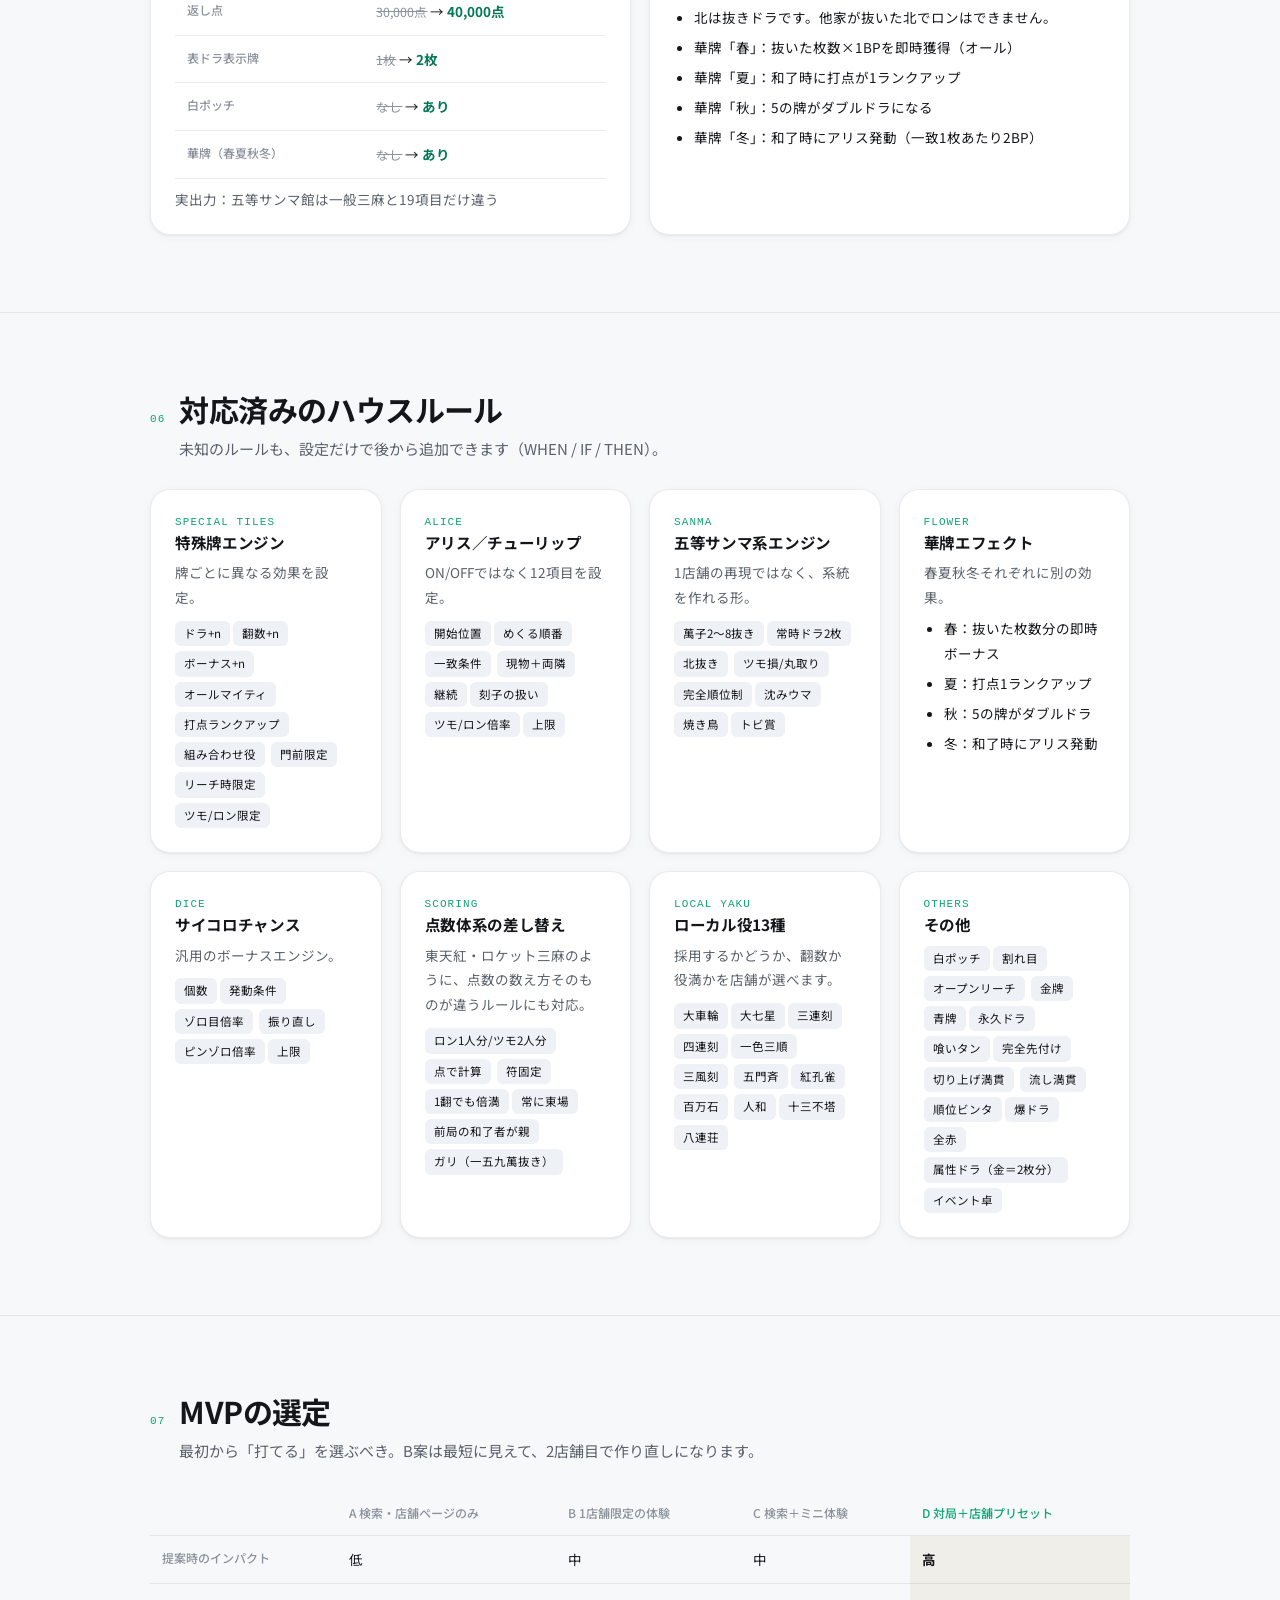
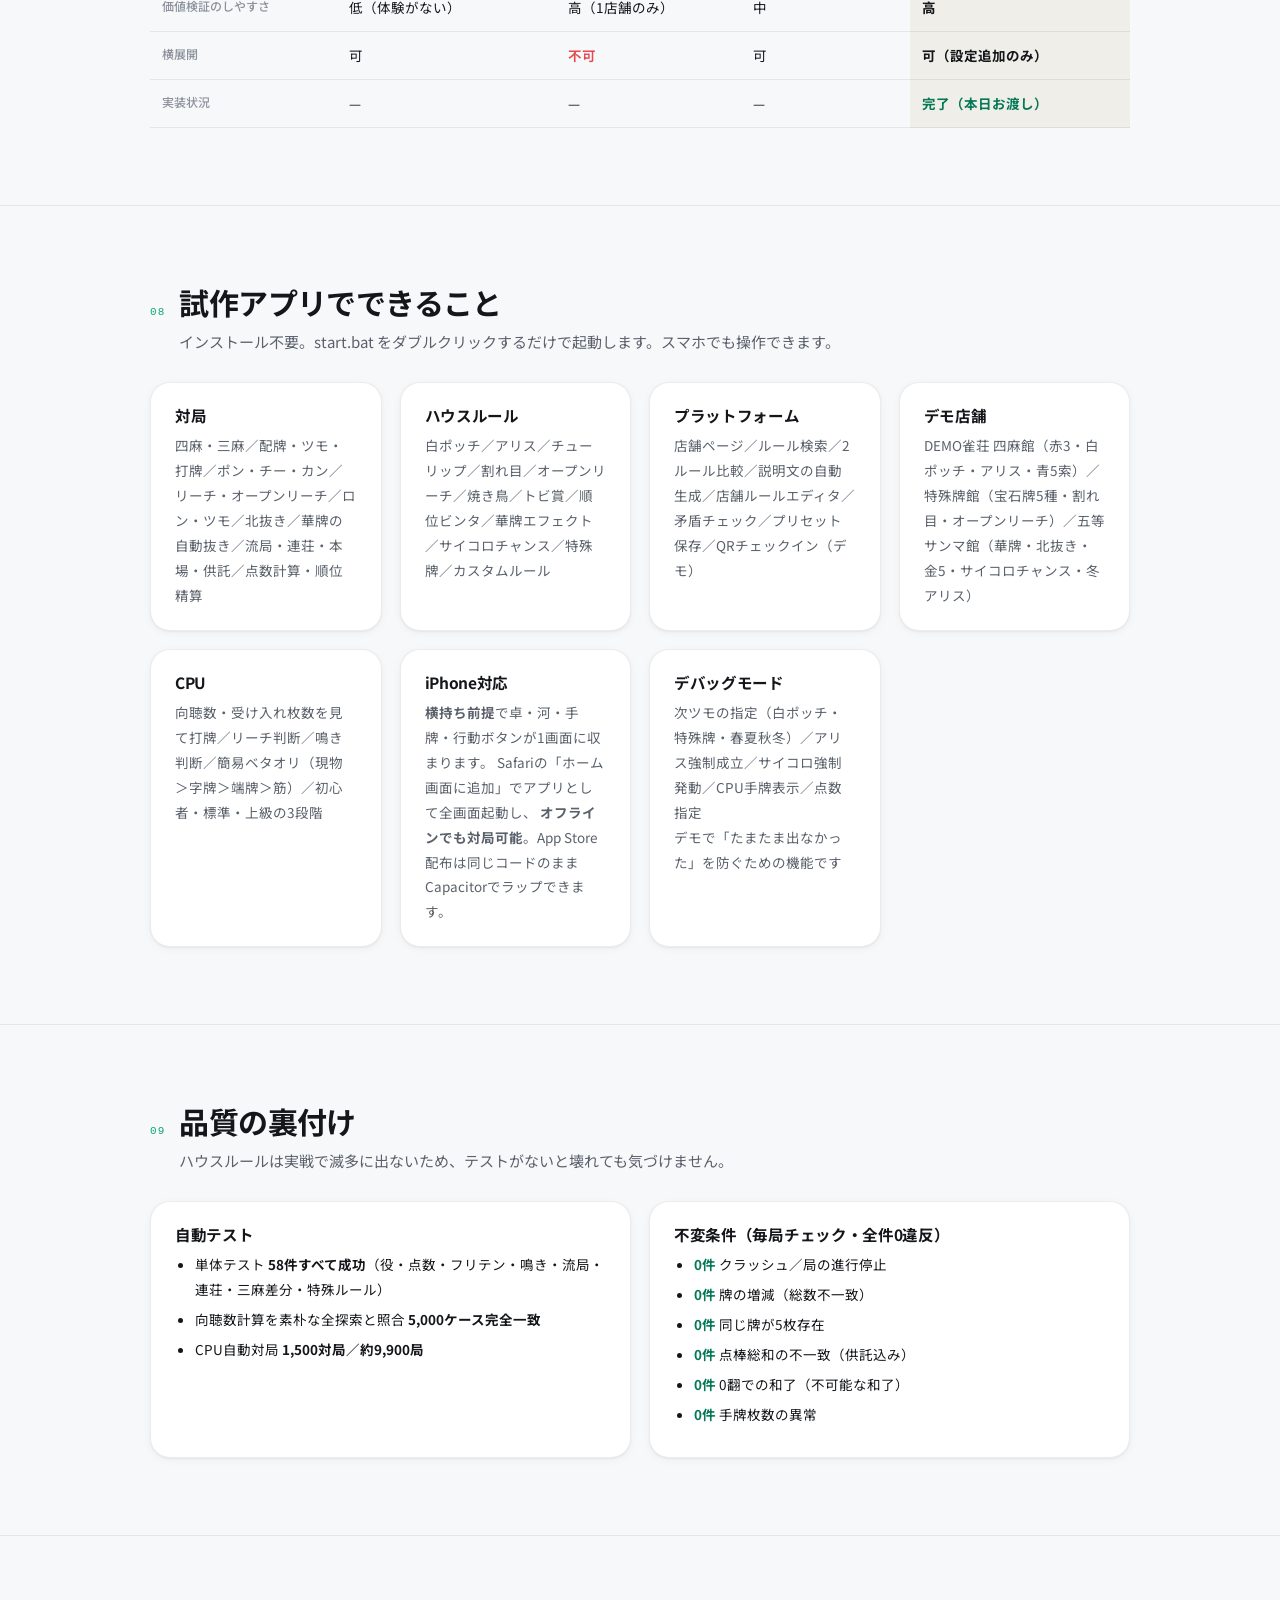
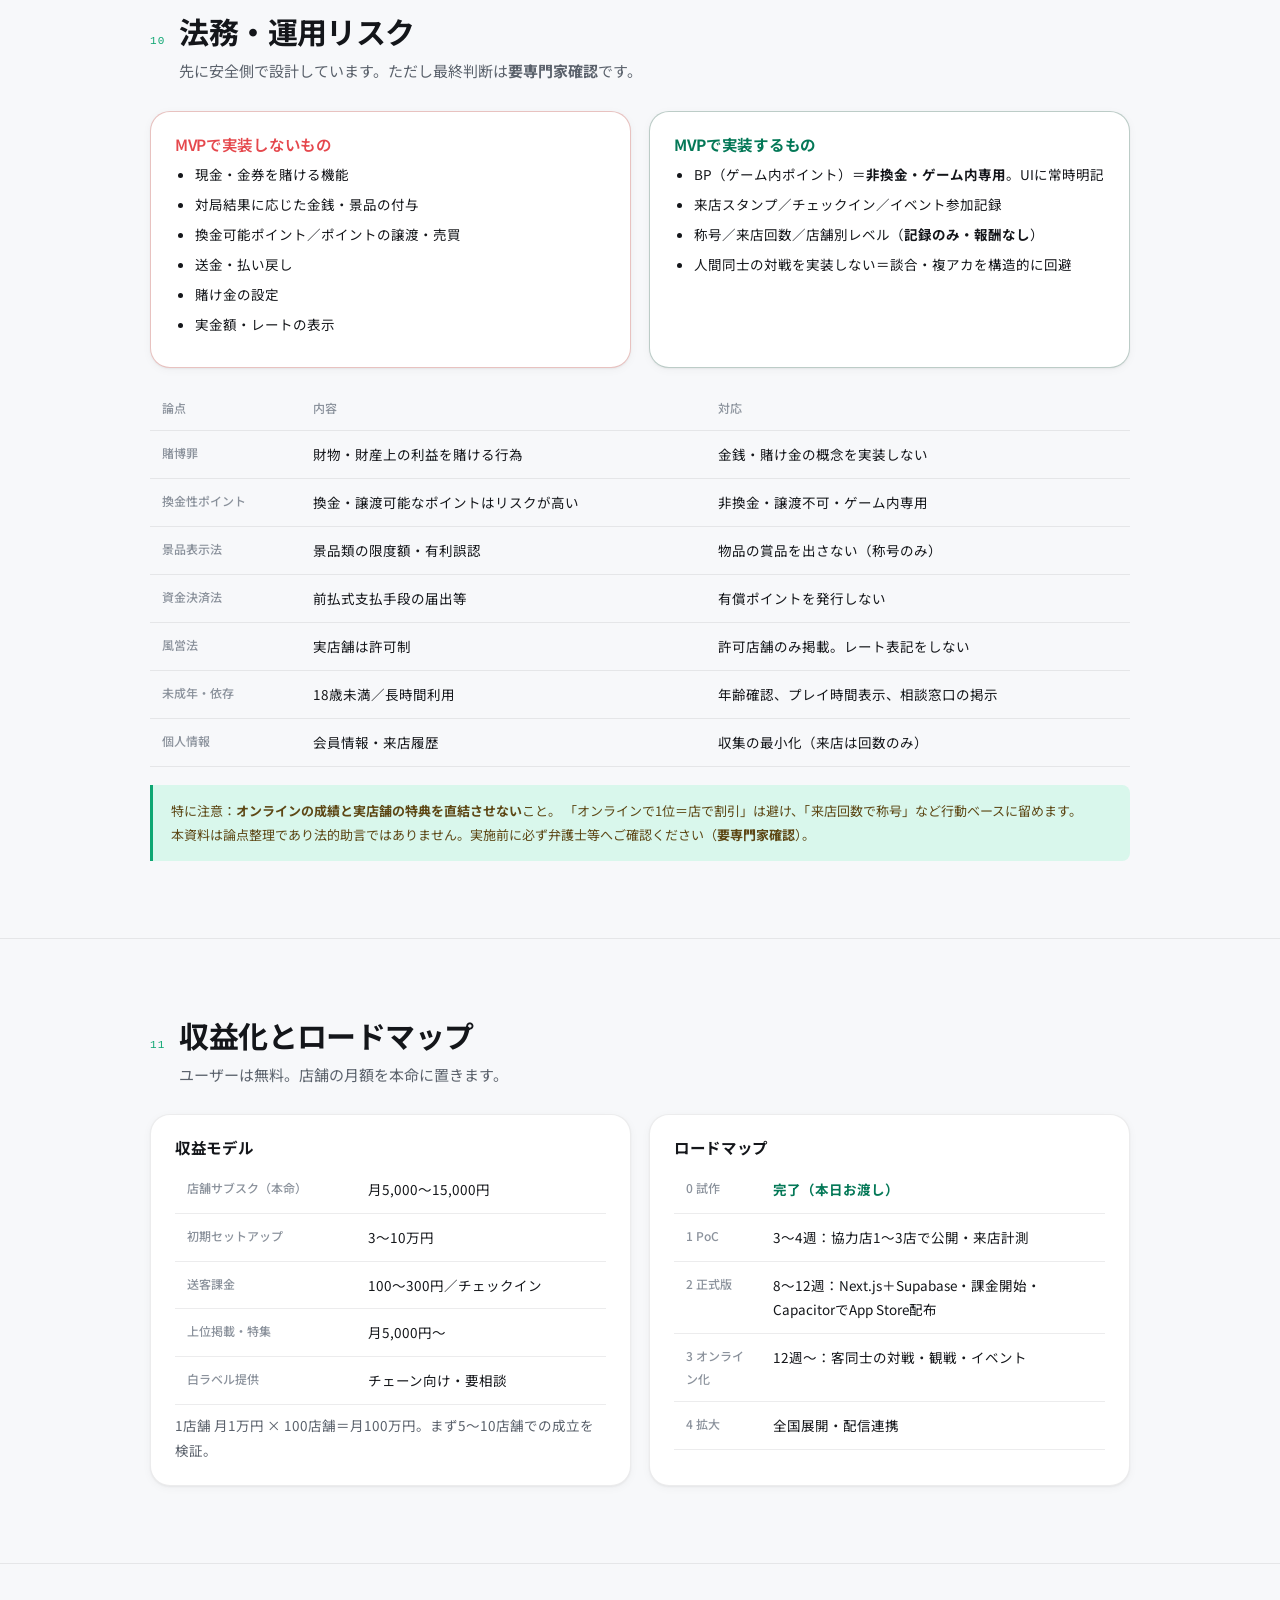
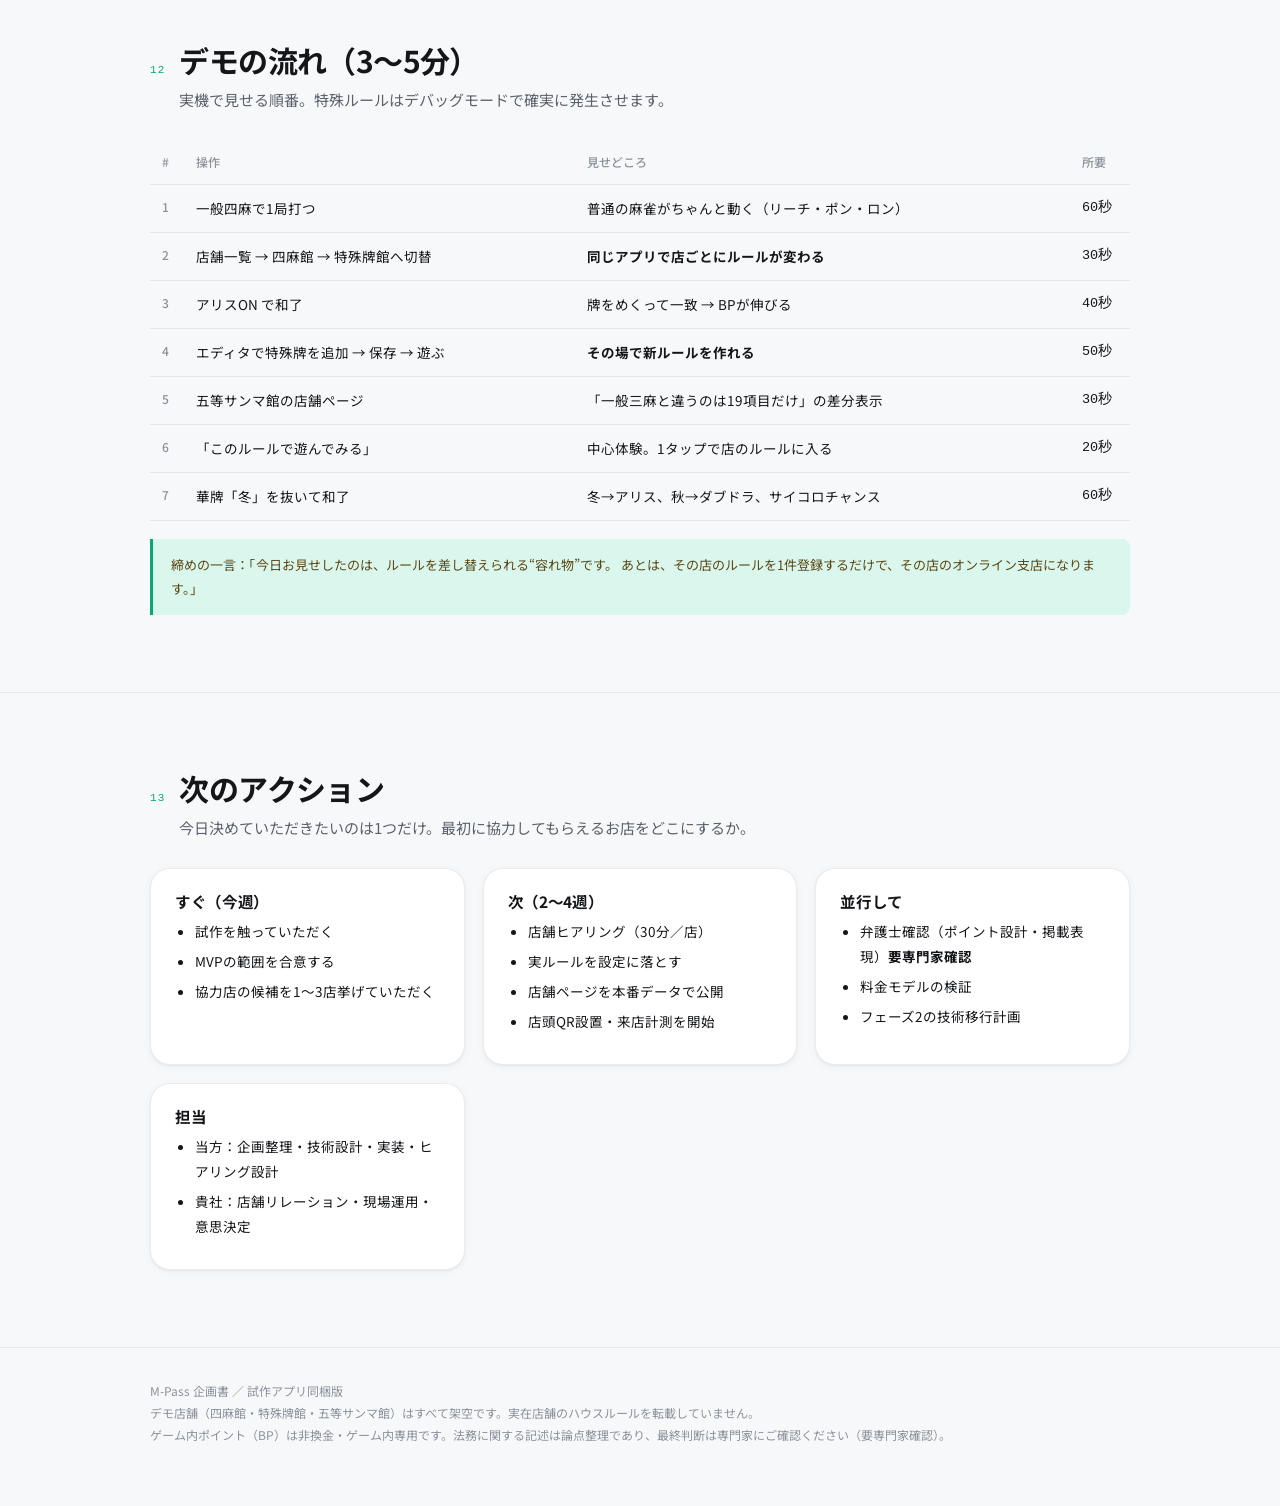
==== commit 633629b4: "アプリ名を M-Pass（エムパス）に変更 - 表示名：M-Pass ／ Xcode識別子：MPass ／ バンドルID：com.beqd1106.mpass - カスタムスキーム：mpass://a" ====
--- a/docs/proposal.html
+++ b/docs/proposal.html
@@ -3,7 +3,7 @@
 <head>
 <meta charset="utf-8">
 <meta name="viewport" content="width=device-width, initial-scale=1">
-<title>JANDOOR 企画書 ／ 打ってから、行く。</title>
+<title>M-Pass 企画書 ／ 打ってから、行く。</title>
 <link rel="preconnect" href="https://fonts.googleapis.com">
 <link rel="preconnect" href="https://fonts.gstatic.com" crossorigin>
 <link href="https://fonts.googleapis.com/css2?family=Noto+Serif+JP:wght@400;600;700&family=Noto+Sans+JP:wght@400;500;700&display=swap" rel="stylesheet">
@@ -150,7 +150,7 @@
     </div>
     <div class="note" style="margin-top:20px">
       この不安は、ルールを<strong>読ませても</strong>消えません。<strong>打たせると</strong>消えます。
-      JANDOORは「その店のルールで実際に1半荘打てる」ことを、来店前の標準体験にします。
+      M-Passは「その店のルールで実際に1半荘打てる」ことを、来店前の標準体験にします。
     </div>
   </div>
 </section>
@@ -177,7 +177,7 @@
       <div><h2 class="sec-title">既存サービスとの違い</h2>
       <p class="lead">雀魂とは競合しません。雀魂で覚えた人が、実店舗デビューする時に開くアプリです。</p></div></div>
     <table>
-      <thead><tr><th></th><th>ネット麻雀（雀魂・MJ等）</th><th>雀荘検索サイト</th><th style="color:var(--brass)">JANDOOR</th></tr></thead>
+      <thead><tr><th></th><th>ネット麻雀（雀魂・MJ等）</th><th>雀荘検索サイト</th><th style="color:var(--brass)">M-Pass</th></tr></thead>
       <tbody>
         <tr><th>目的</th><td>オンラインで遊ばせ続ける</td><td>店舗情報を引く</td><td class="hl"><strong>実店舗へ送客する</strong></td></tr>
         <tr><th>ルール</th><td>標準固定</td><td>テキスト記載のみ</td><td class="hl"><strong>データとして定義され、実際に動く</strong></td></tr>
@@ -551,7 +551,7 @@
 
 <footer class="foot">
   <div class="wrap">
-    <div>JANDOOR 企画書 ／ 試作アプリ同梱版</div>
+    <div>M-Pass 企画書 ／ 試作アプリ同梱版</div>
     <div>デモ店舗（四麻館・特殊牌館・五等サンマ館）はすべて架空です。実在店舗のハウスルールを転載していません。</div>
     <div>ゲーム内ポイント（BP）は非換金・ゲーム内専用です。法務に関する記述は論点整理であり、最終判断は専門家にご確認ください（要専門家確認）。</div>
   </div>
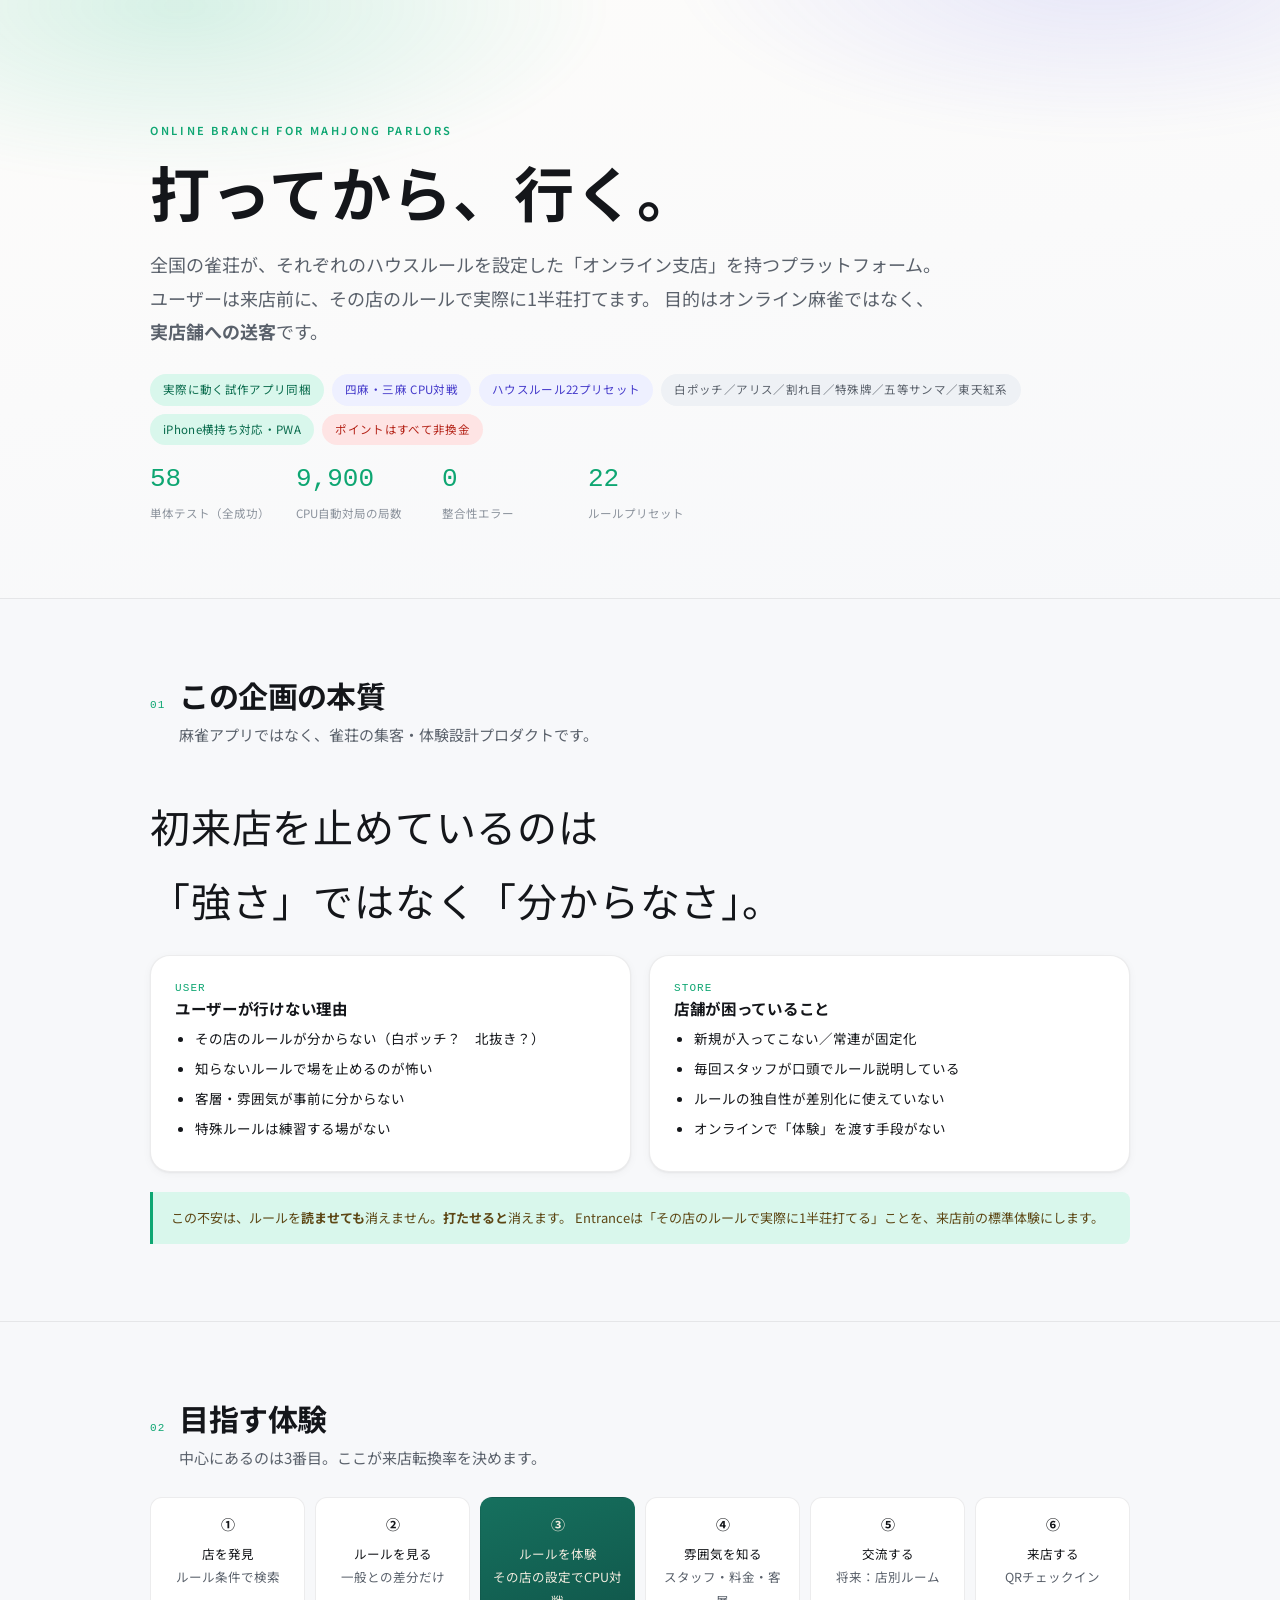
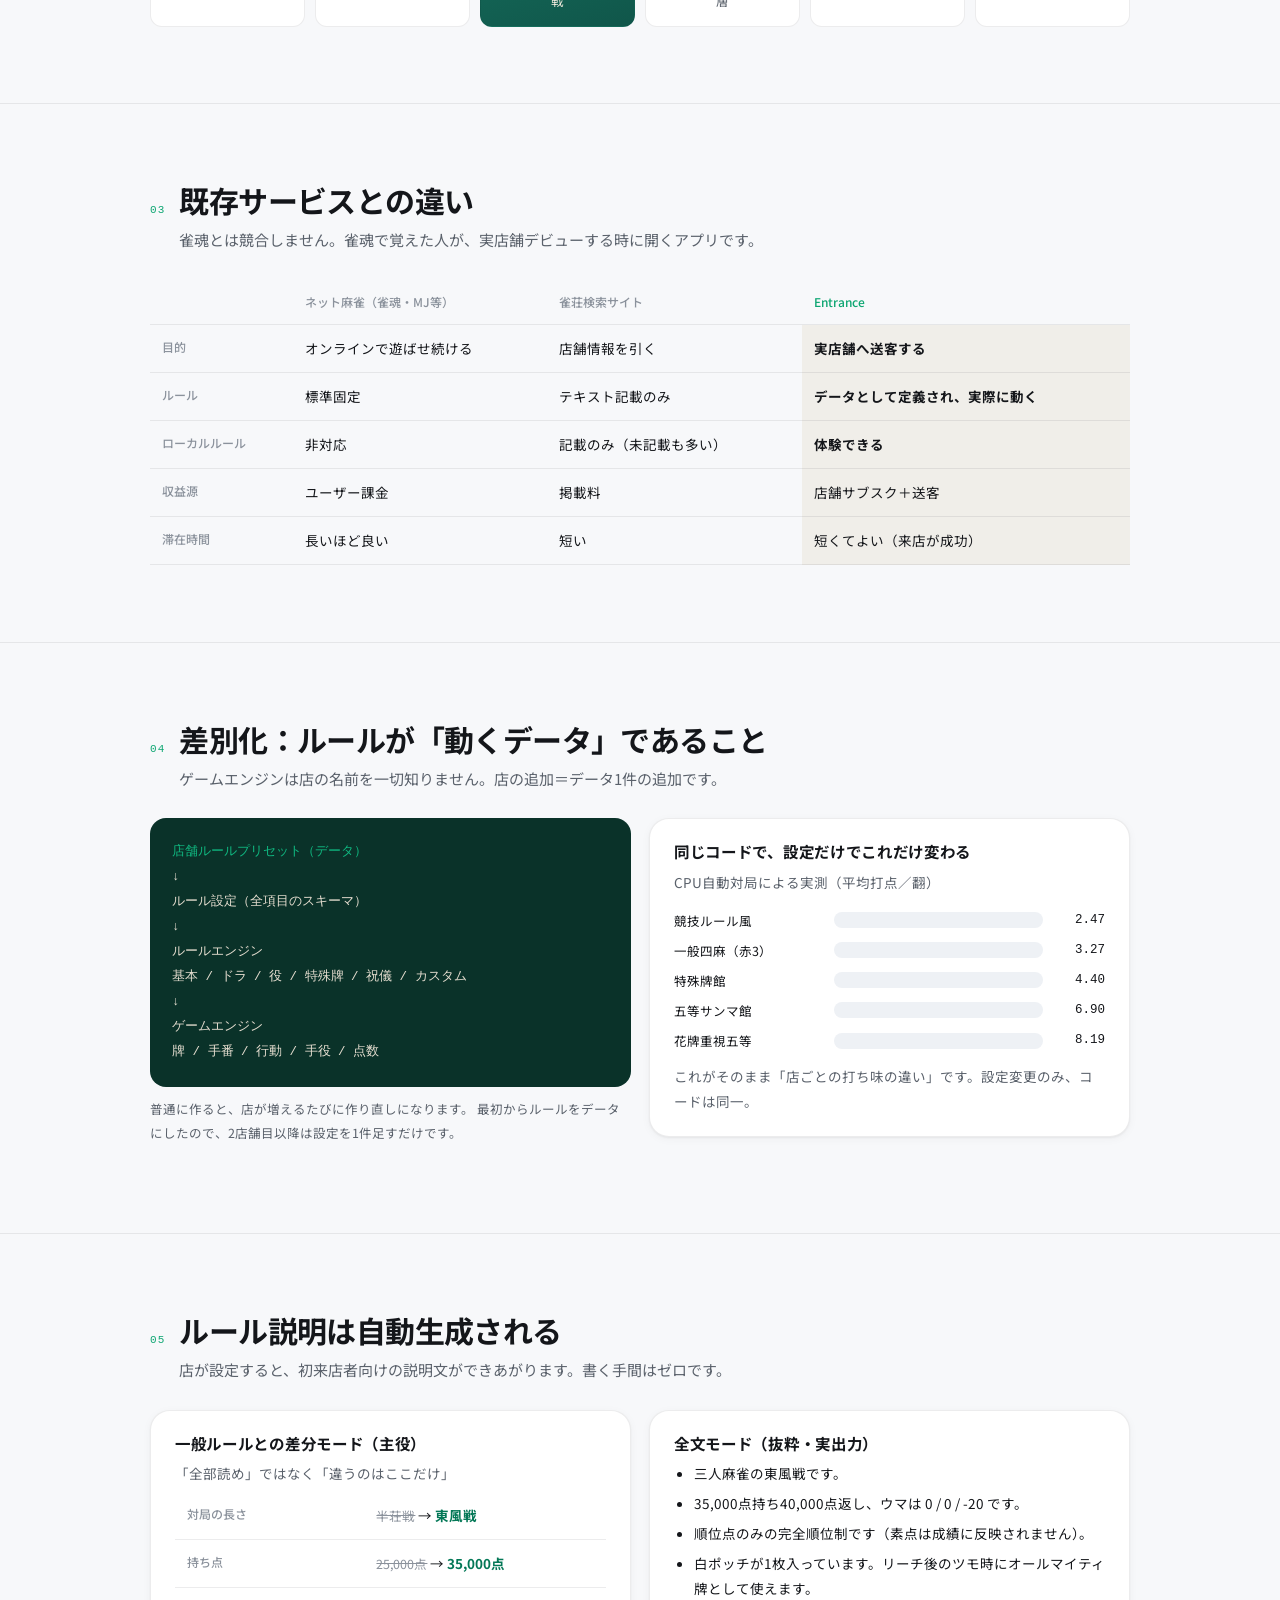
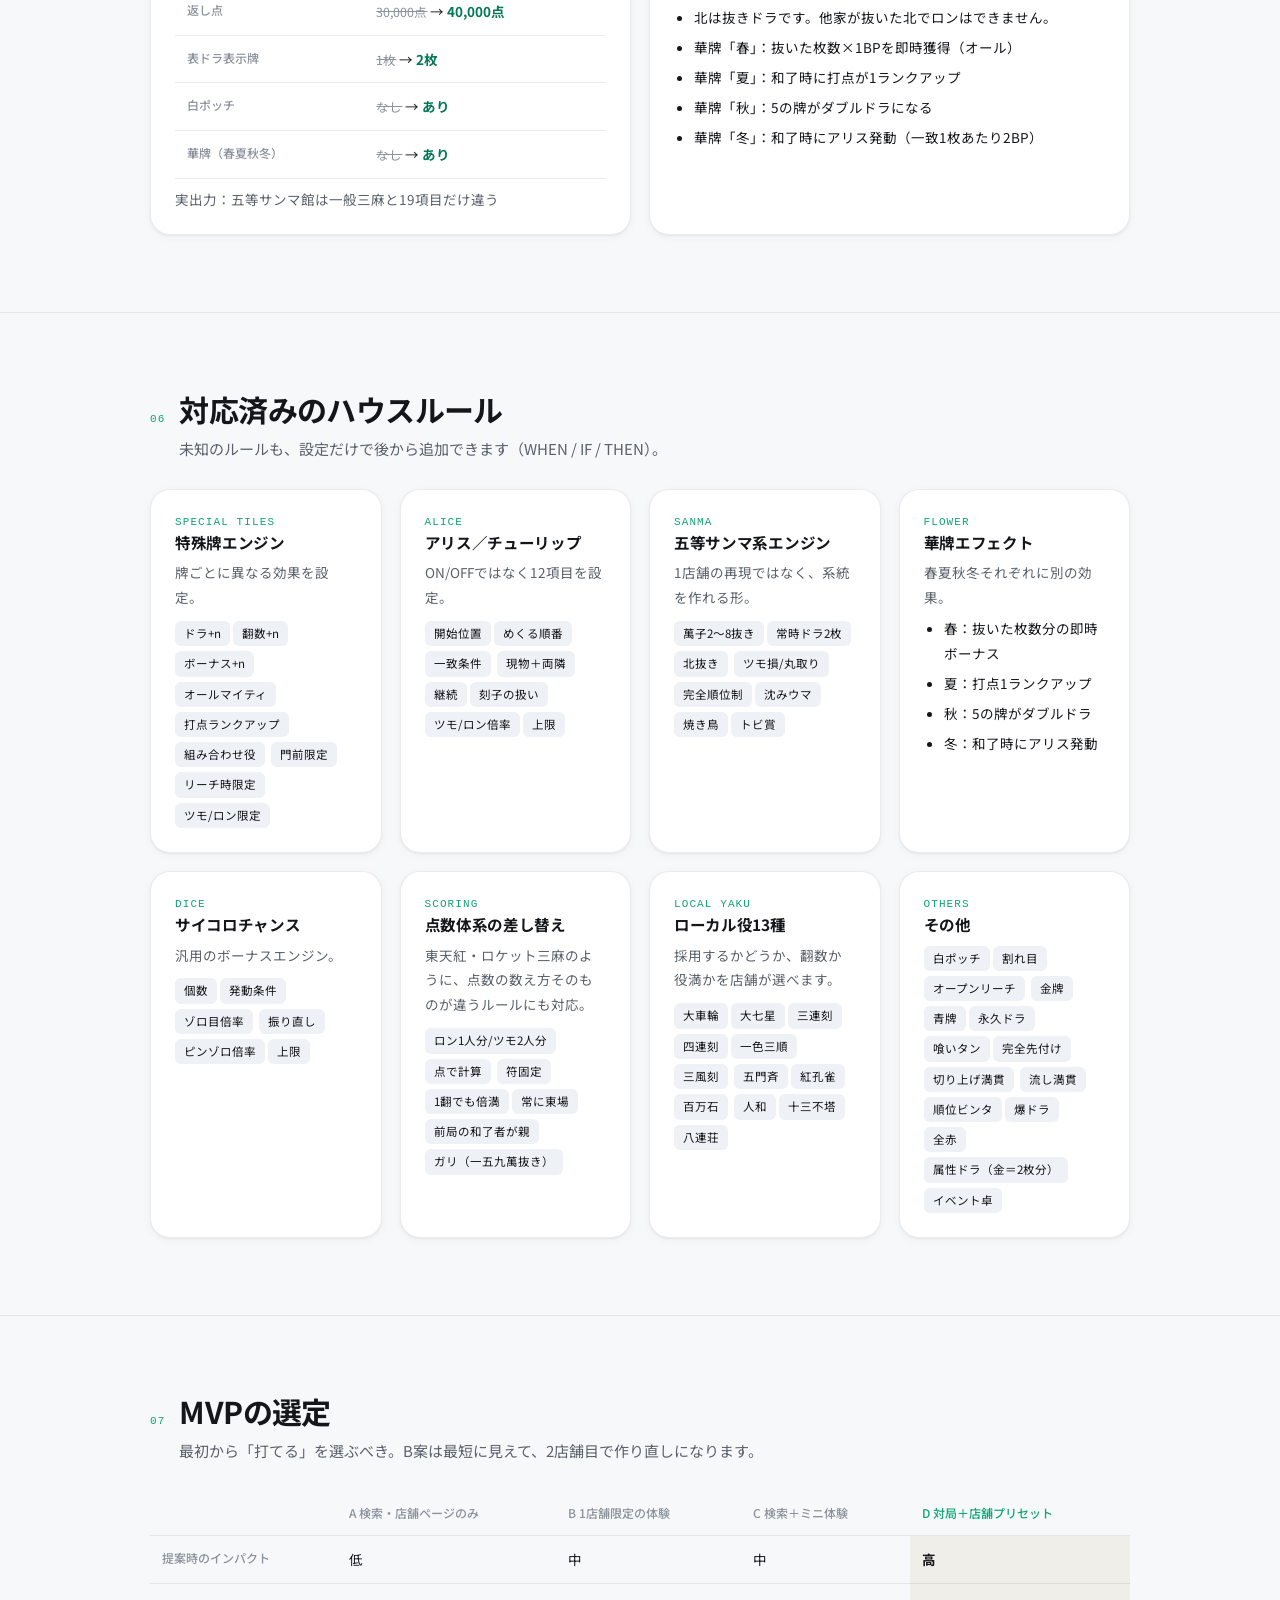
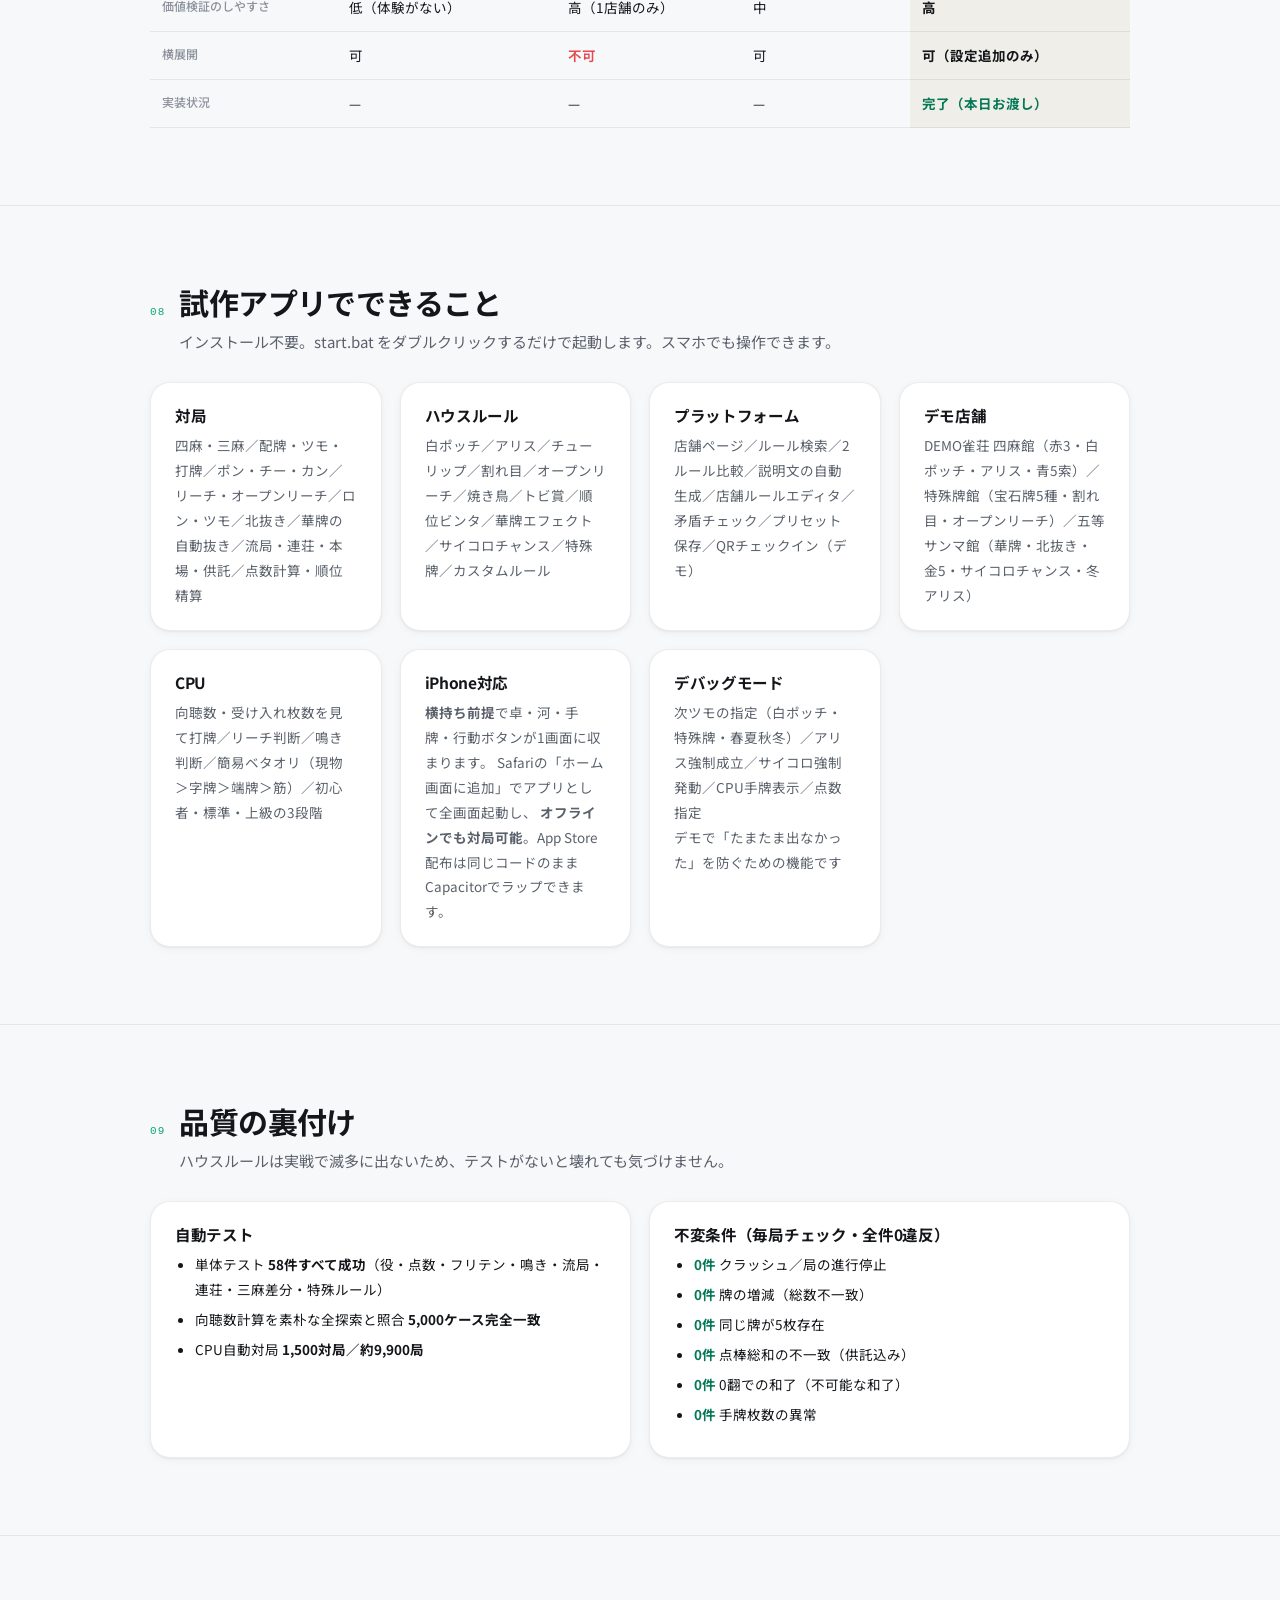
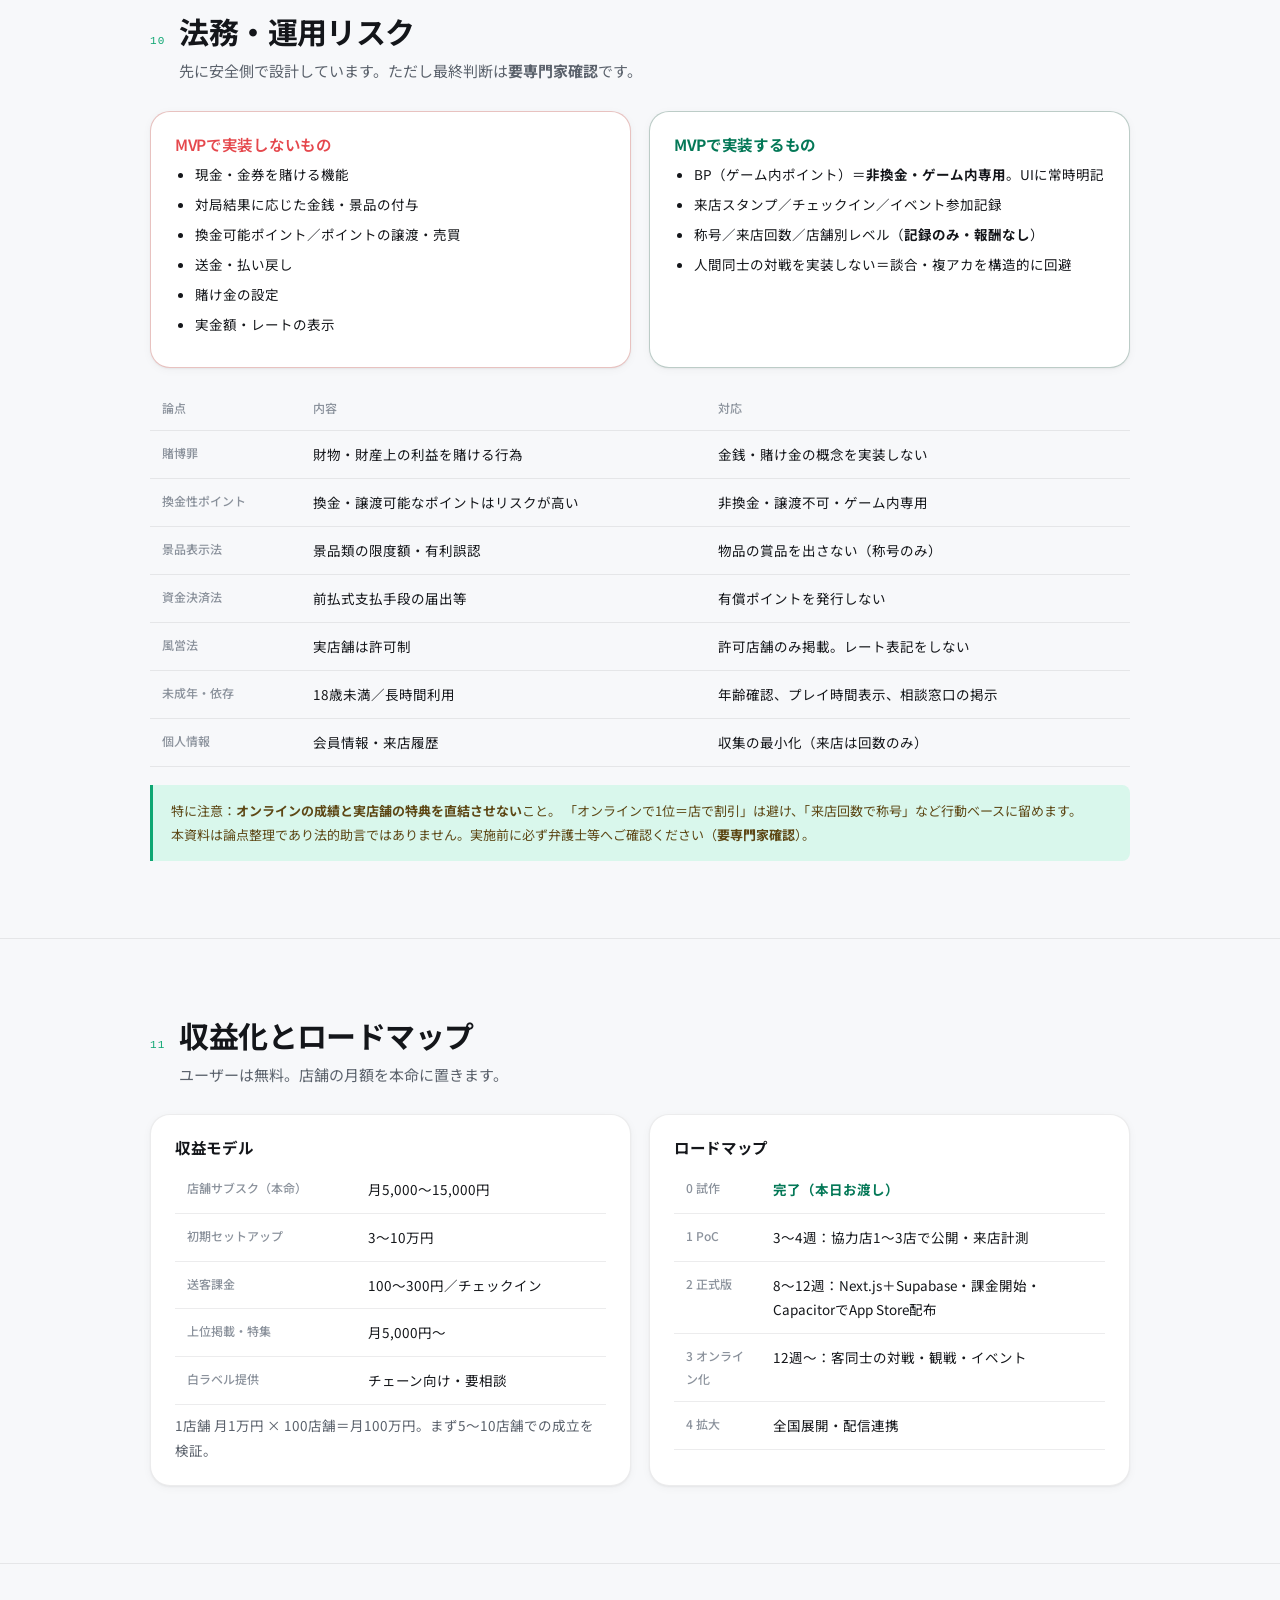
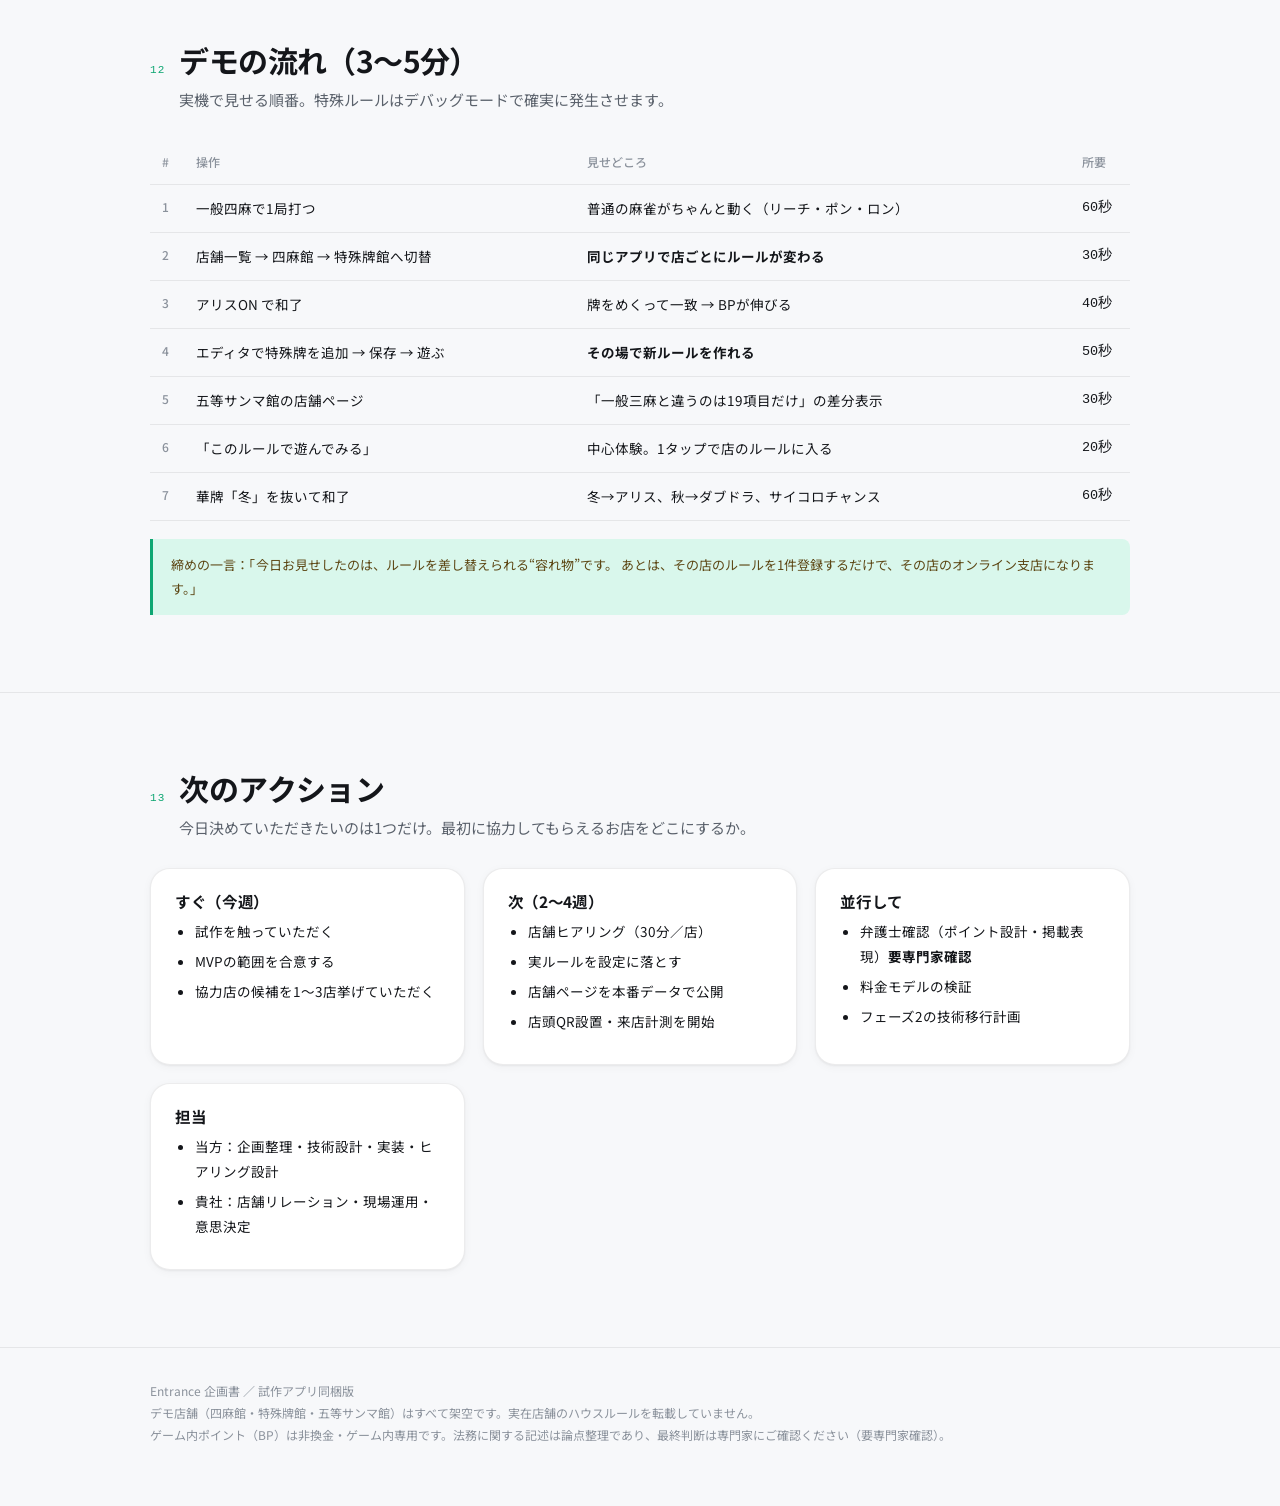
==== commit e943b13e: "アプリ名を仮称 Entrance（エントランス）に変更 - 表示名：Entrance ／ バンドルID：com.beqd1106.entrance - カスタムスキーム：entrance://app " ====
--- a/docs/proposal.html
+++ b/docs/proposal.html
@@ -3,7 +3,7 @@
 <head>
 <meta charset="utf-8">
 <meta name="viewport" content="width=device-width, initial-scale=1">
-<title>M-Pass 企画書 ／ 打ってから、行く。</title>
+<title>Entrance 企画書 ／ 打ってから、行く。</title>
 <link rel="preconnect" href="https://fonts.googleapis.com">
 <link rel="preconnect" href="https://fonts.gstatic.com" crossorigin>
 <link href="https://fonts.googleapis.com/css2?family=Noto+Serif+JP:wght@400;600;700&family=Noto+Sans+JP:wght@400;500;700&display=swap" rel="stylesheet">
@@ -150,7 +150,7 @@
     </div>
     <div class="note" style="margin-top:20px">
       この不安は、ルールを<strong>読ませても</strong>消えません。<strong>打たせると</strong>消えます。
-      M-Passは「その店のルールで実際に1半荘打てる」ことを、来店前の標準体験にします。
+      Entranceは「その店のルールで実際に1半荘打てる」ことを、来店前の標準体験にします。
     </div>
   </div>
 </section>
@@ -177,7 +177,7 @@
       <div><h2 class="sec-title">既存サービスとの違い</h2>
       <p class="lead">雀魂とは競合しません。雀魂で覚えた人が、実店舗デビューする時に開くアプリです。</p></div></div>
     <table>
-      <thead><tr><th></th><th>ネット麻雀（雀魂・MJ等）</th><th>雀荘検索サイト</th><th style="color:var(--brass)">M-Pass</th></tr></thead>
+      <thead><tr><th></th><th>ネット麻雀（雀魂・MJ等）</th><th>雀荘検索サイト</th><th style="color:var(--brass)">Entrance</th></tr></thead>
       <tbody>
         <tr><th>目的</th><td>オンラインで遊ばせ続ける</td><td>店舗情報を引く</td><td class="hl"><strong>実店舗へ送客する</strong></td></tr>
         <tr><th>ルール</th><td>標準固定</td><td>テキスト記載のみ</td><td class="hl"><strong>データとして定義され、実際に動く</strong></td></tr>
@@ -551,7 +551,7 @@
 
 <footer class="foot">
   <div class="wrap">
-    <div>M-Pass 企画書 ／ 試作アプリ同梱版</div>
+    <div>Entrance 企画書 ／ 試作アプリ同梱版</div>
     <div>デモ店舗（四麻館・特殊牌館・五等サンマ館）はすべて架空です。実在店舗のハウスルールを転載していません。</div>
     <div>ゲーム内ポイント（BP）は非換金・ゲーム内専用です。法務に関する記述は論点整理であり、最終判断は専門家にご確認ください（要専門家確認）。</div>
   </div>
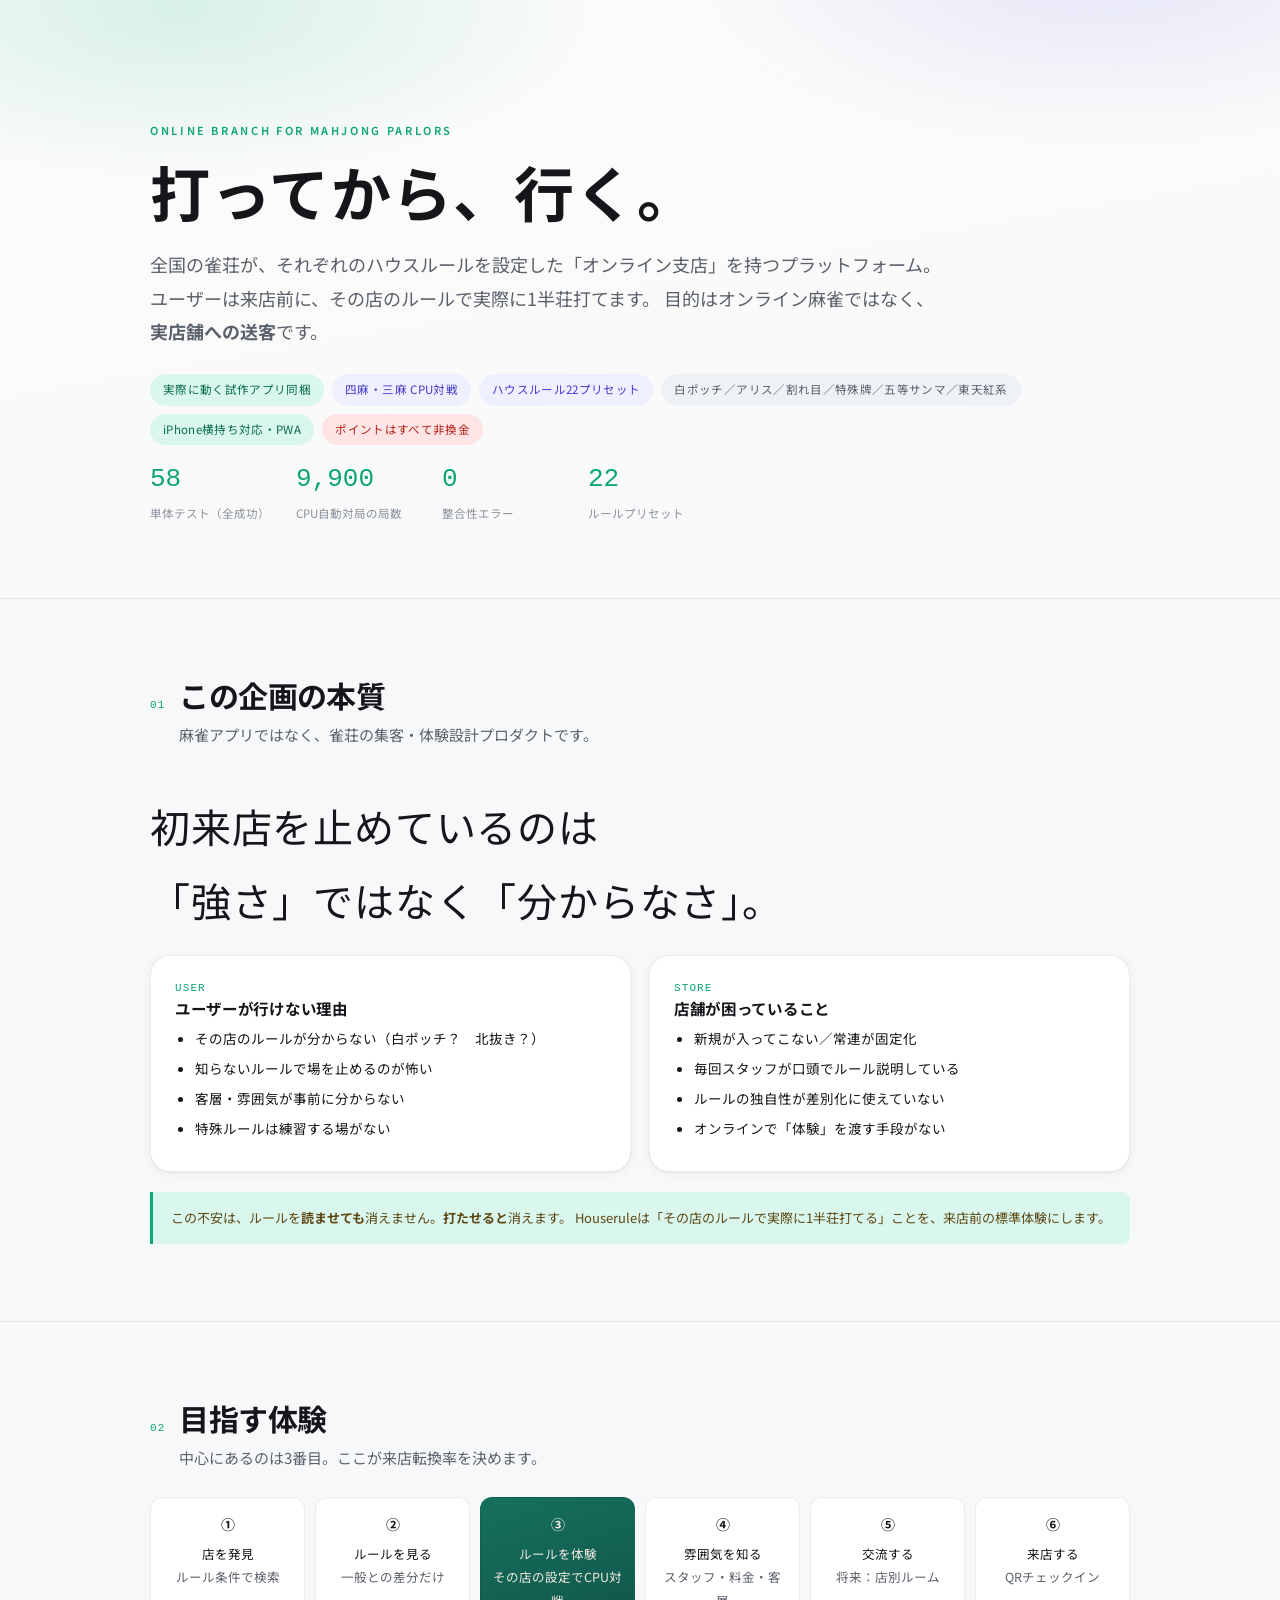
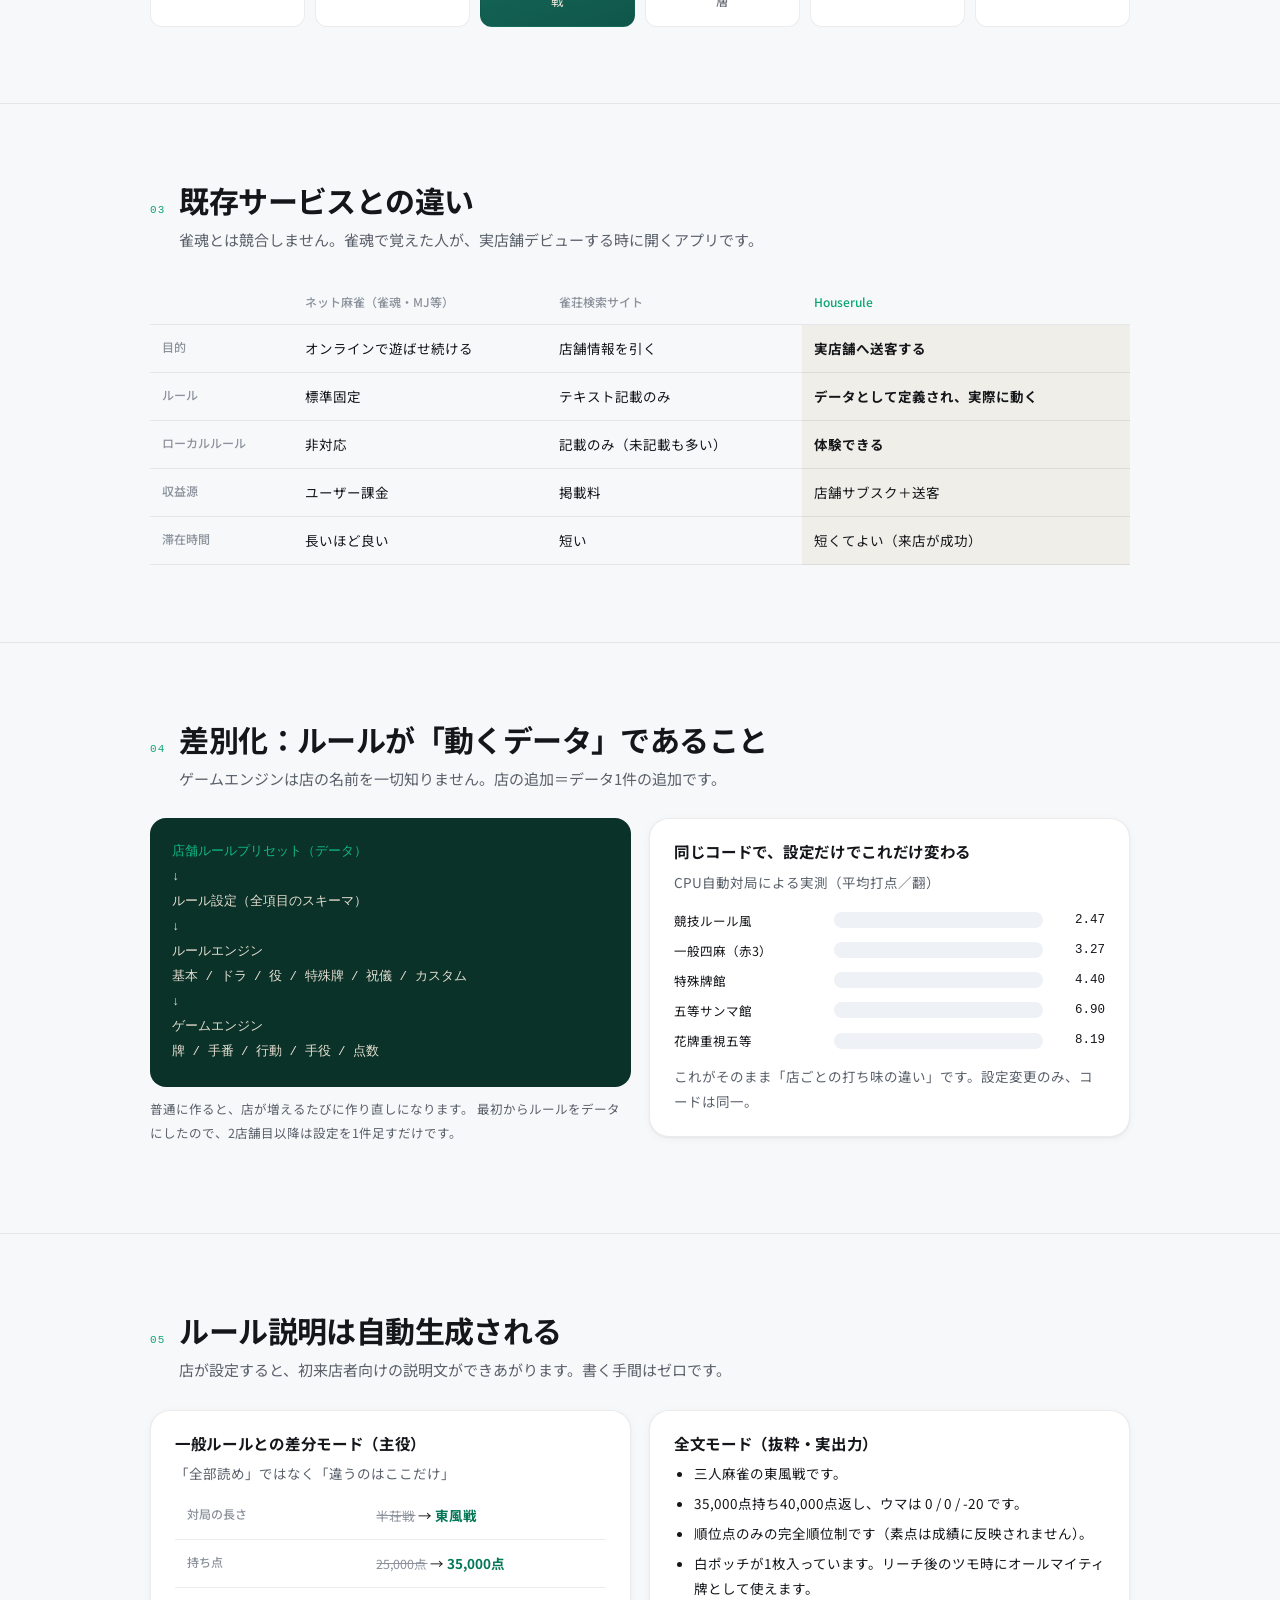
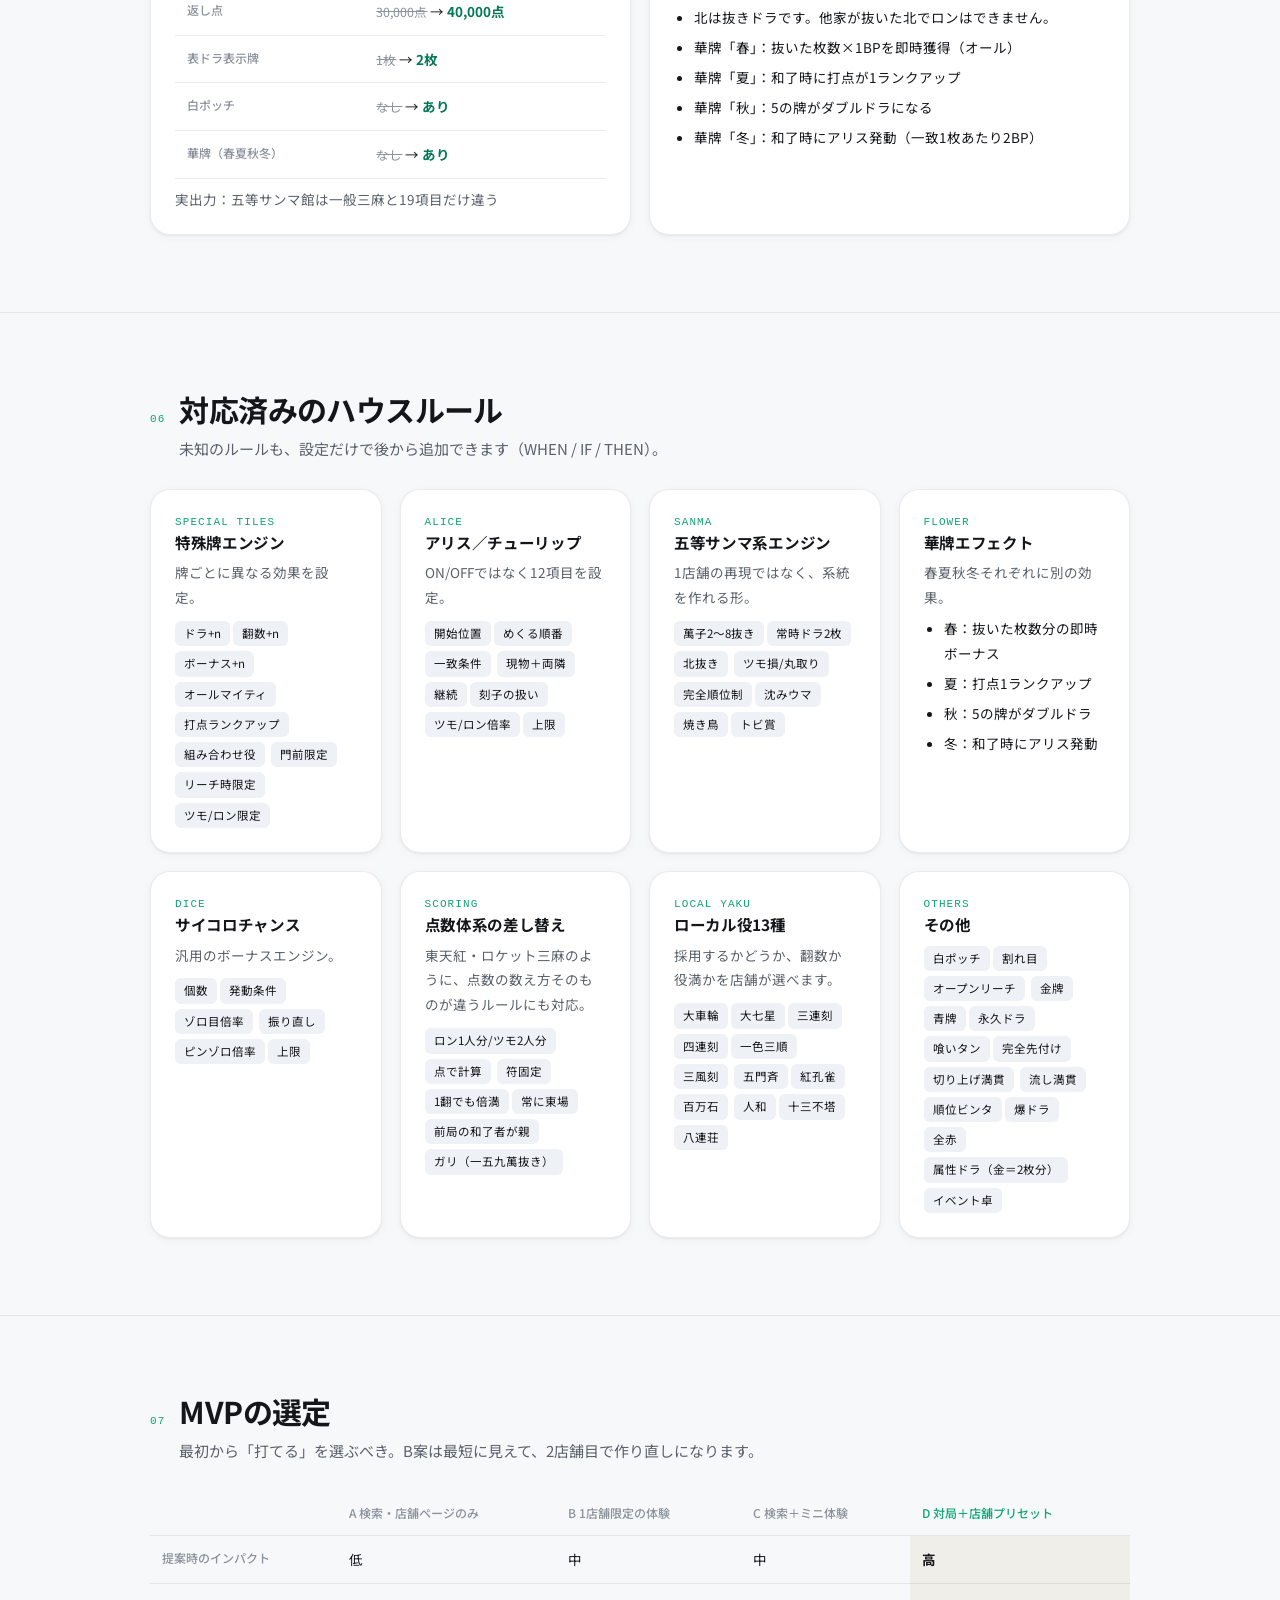
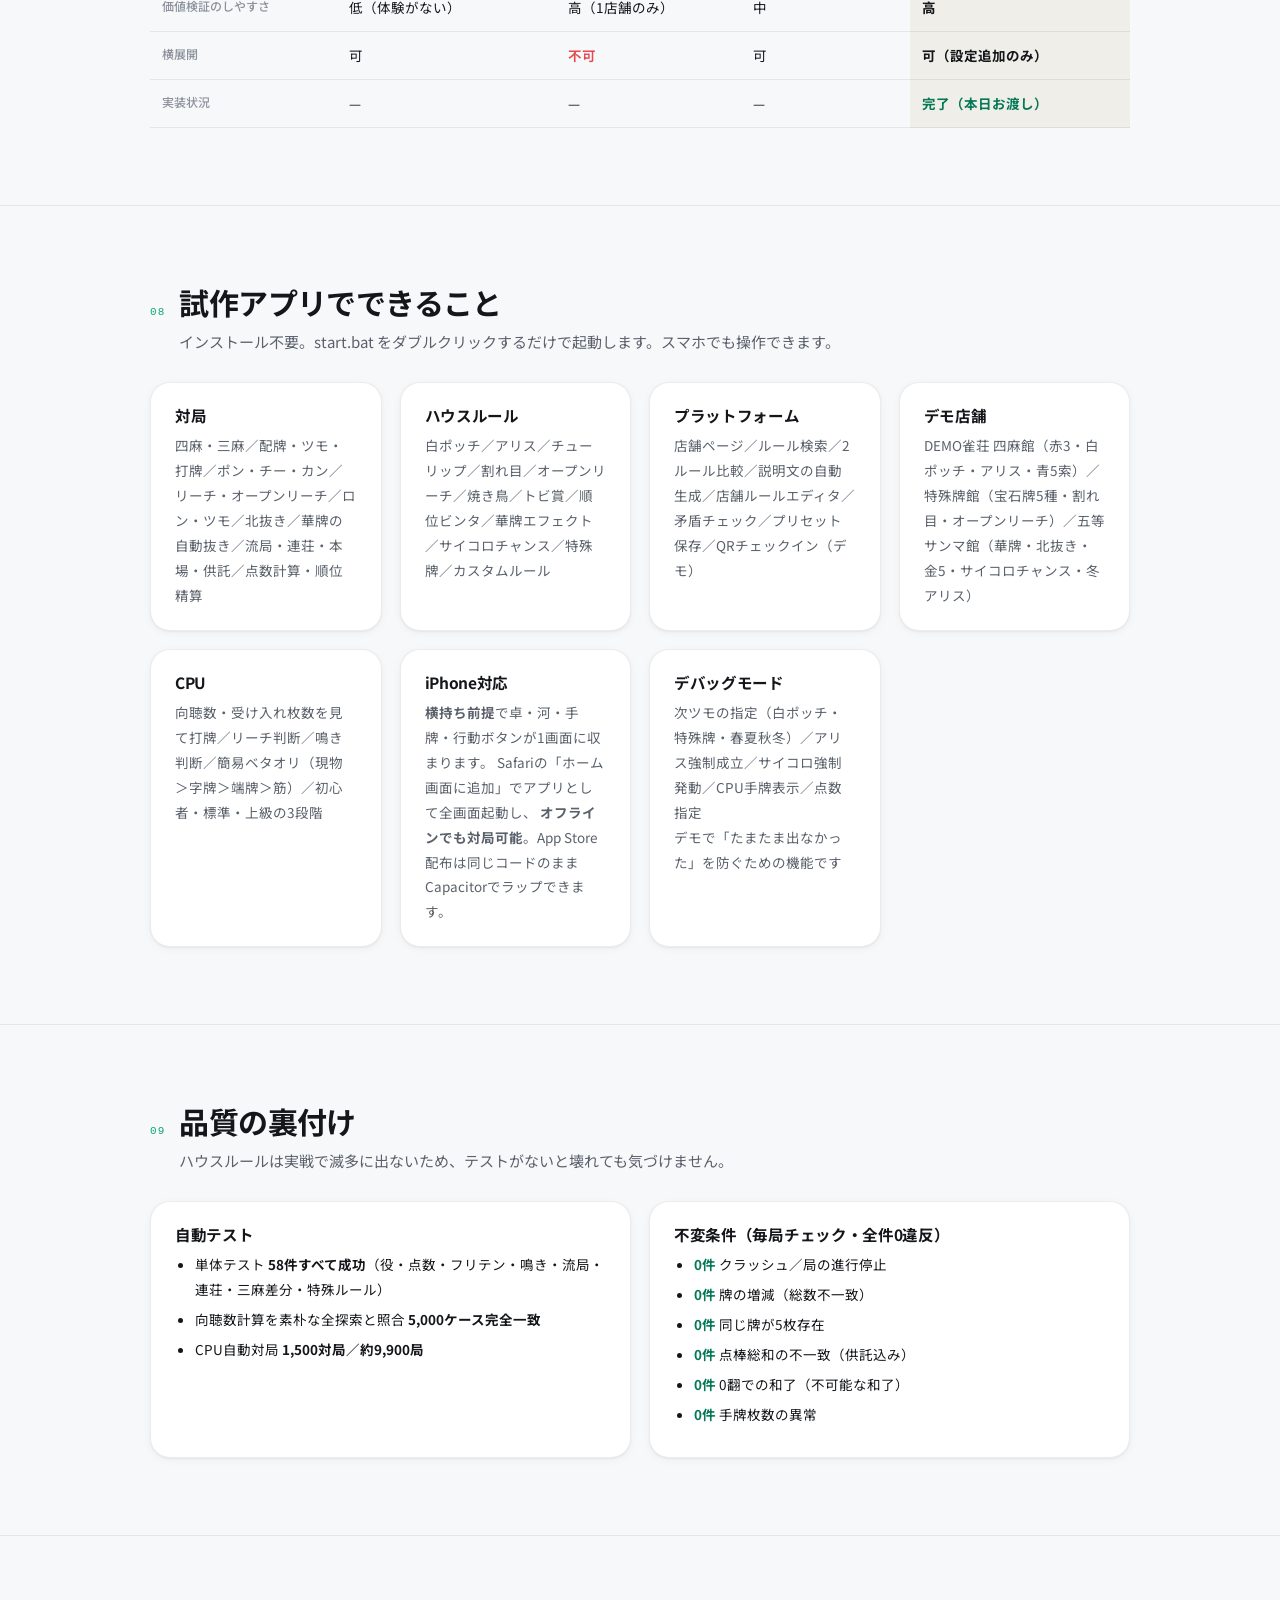
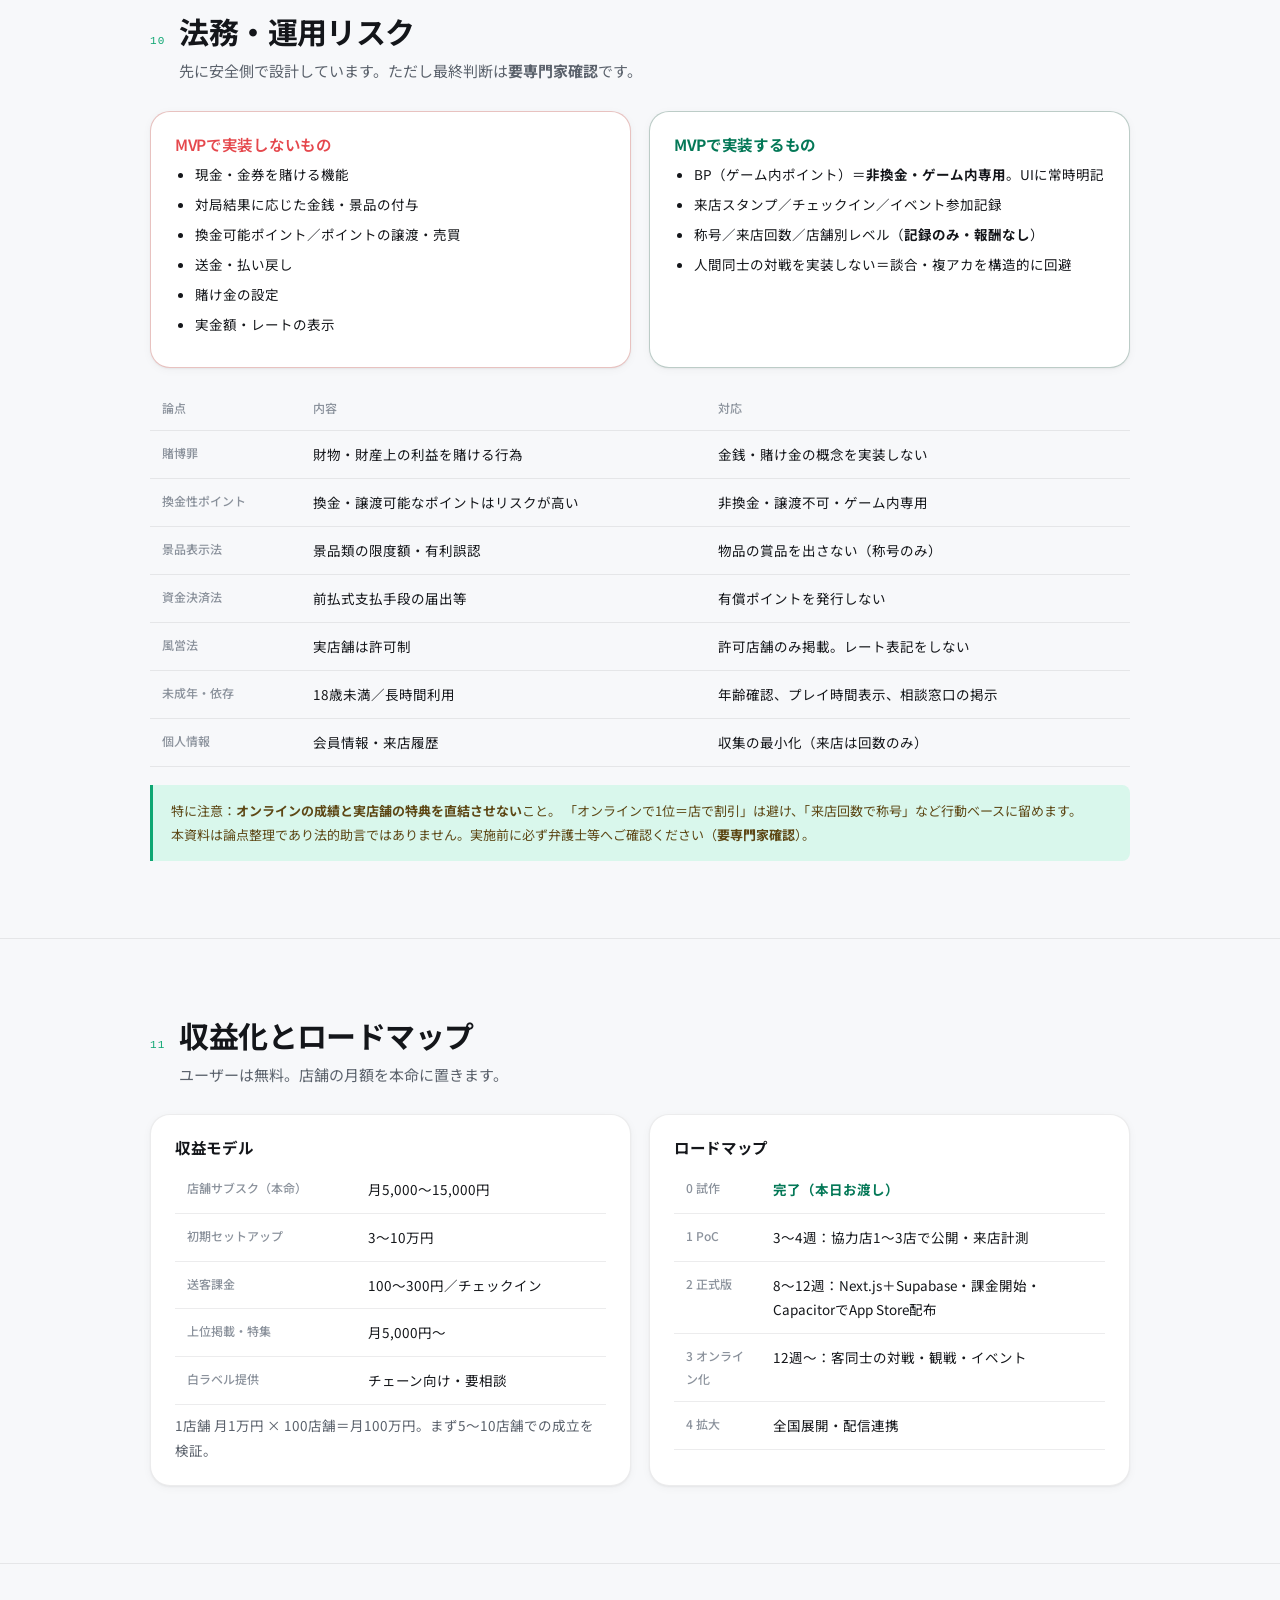
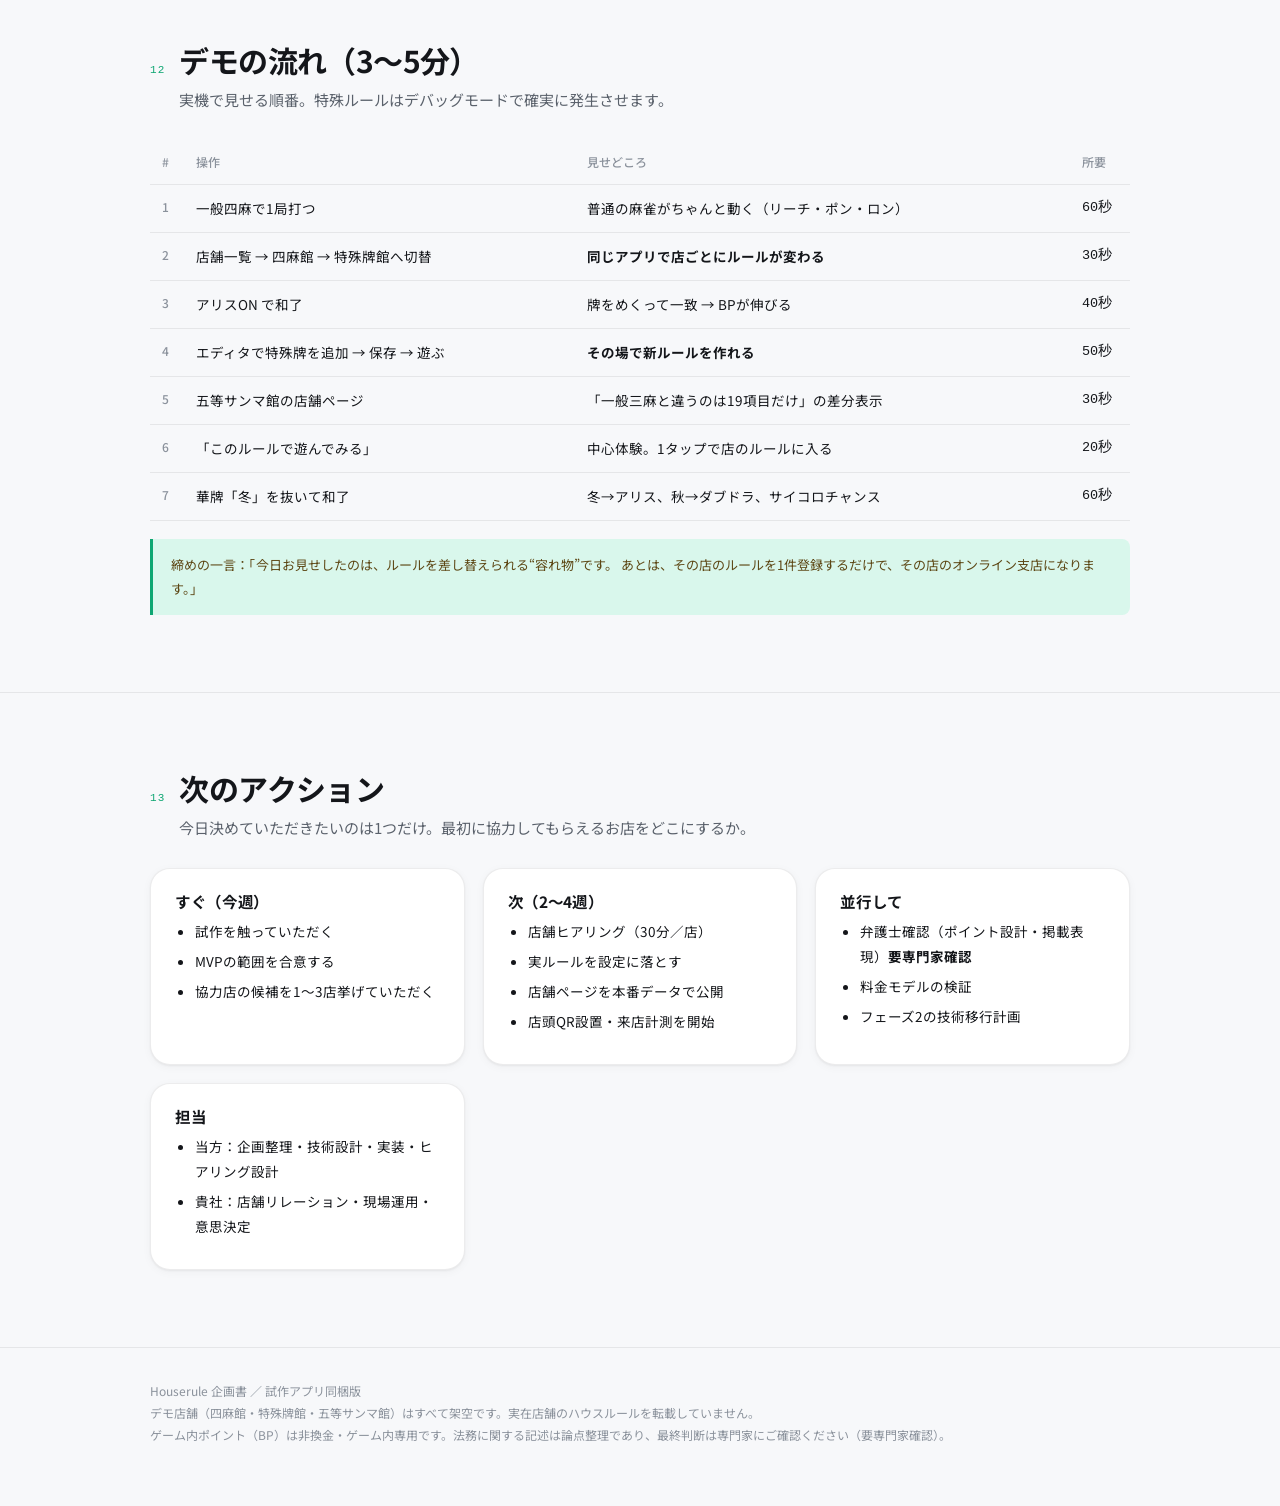
==== commit 04428441: "アプリ名を Houserule に変更 App Store Connect の登録名に合わせて表示名・ターゲット名を統一。 バンドルID（com.beqd1106.entrance）はアプリレコードと" ====
--- a/docs/proposal.html
+++ b/docs/proposal.html
@@ -3,7 +3,7 @@
 <head>
 <meta charset="utf-8">
 <meta name="viewport" content="width=device-width, initial-scale=1">
-<title>Entrance 企画書 ／ 打ってから、行く。</title>
+<title>Houserule 企画書 ／ 打ってから、行く。</title>
 <link rel="preconnect" href="https://fonts.googleapis.com">
 <link rel="preconnect" href="https://fonts.gstatic.com" crossorigin>
 <link href="https://fonts.googleapis.com/css2?family=Noto+Serif+JP:wght@400;600;700&family=Noto+Sans+JP:wght@400;500;700&display=swap" rel="stylesheet">
@@ -150,7 +150,7 @@
     </div>
     <div class="note" style="margin-top:20px">
       この不安は、ルールを<strong>読ませても</strong>消えません。<strong>打たせると</strong>消えます。
-      Entranceは「その店のルールで実際に1半荘打てる」ことを、来店前の標準体験にします。
+      Houseruleは「その店のルールで実際に1半荘打てる」ことを、来店前の標準体験にします。
     </div>
   </div>
 </section>
@@ -177,7 +177,7 @@
       <div><h2 class="sec-title">既存サービスとの違い</h2>
       <p class="lead">雀魂とは競合しません。雀魂で覚えた人が、実店舗デビューする時に開くアプリです。</p></div></div>
     <table>
-      <thead><tr><th></th><th>ネット麻雀（雀魂・MJ等）</th><th>雀荘検索サイト</th><th style="color:var(--brass)">Entrance</th></tr></thead>
+      <thead><tr><th></th><th>ネット麻雀（雀魂・MJ等）</th><th>雀荘検索サイト</th><th style="color:var(--brass)">Houserule</th></tr></thead>
       <tbody>
         <tr><th>目的</th><td>オンラインで遊ばせ続ける</td><td>店舗情報を引く</td><td class="hl"><strong>実店舗へ送客する</strong></td></tr>
         <tr><th>ルール</th><td>標準固定</td><td>テキスト記載のみ</td><td class="hl"><strong>データとして定義され、実際に動く</strong></td></tr>
@@ -551,7 +551,7 @@
 
 <footer class="foot">
   <div class="wrap">
-    <div>Entrance 企画書 ／ 試作アプリ同梱版</div>
+    <div>Houserule 企画書 ／ 試作アプリ同梱版</div>
     <div>デモ店舗（四麻館・特殊牌館・五等サンマ館）はすべて架空です。実在店舗のハウスルールを転載していません。</div>
     <div>ゲーム内ポイント（BP）は非換金・ゲーム内専用です。法務に関する記述は論点整理であり、最終判断は専門家にご確認ください（要専門家確認）。</div>
   </div>
